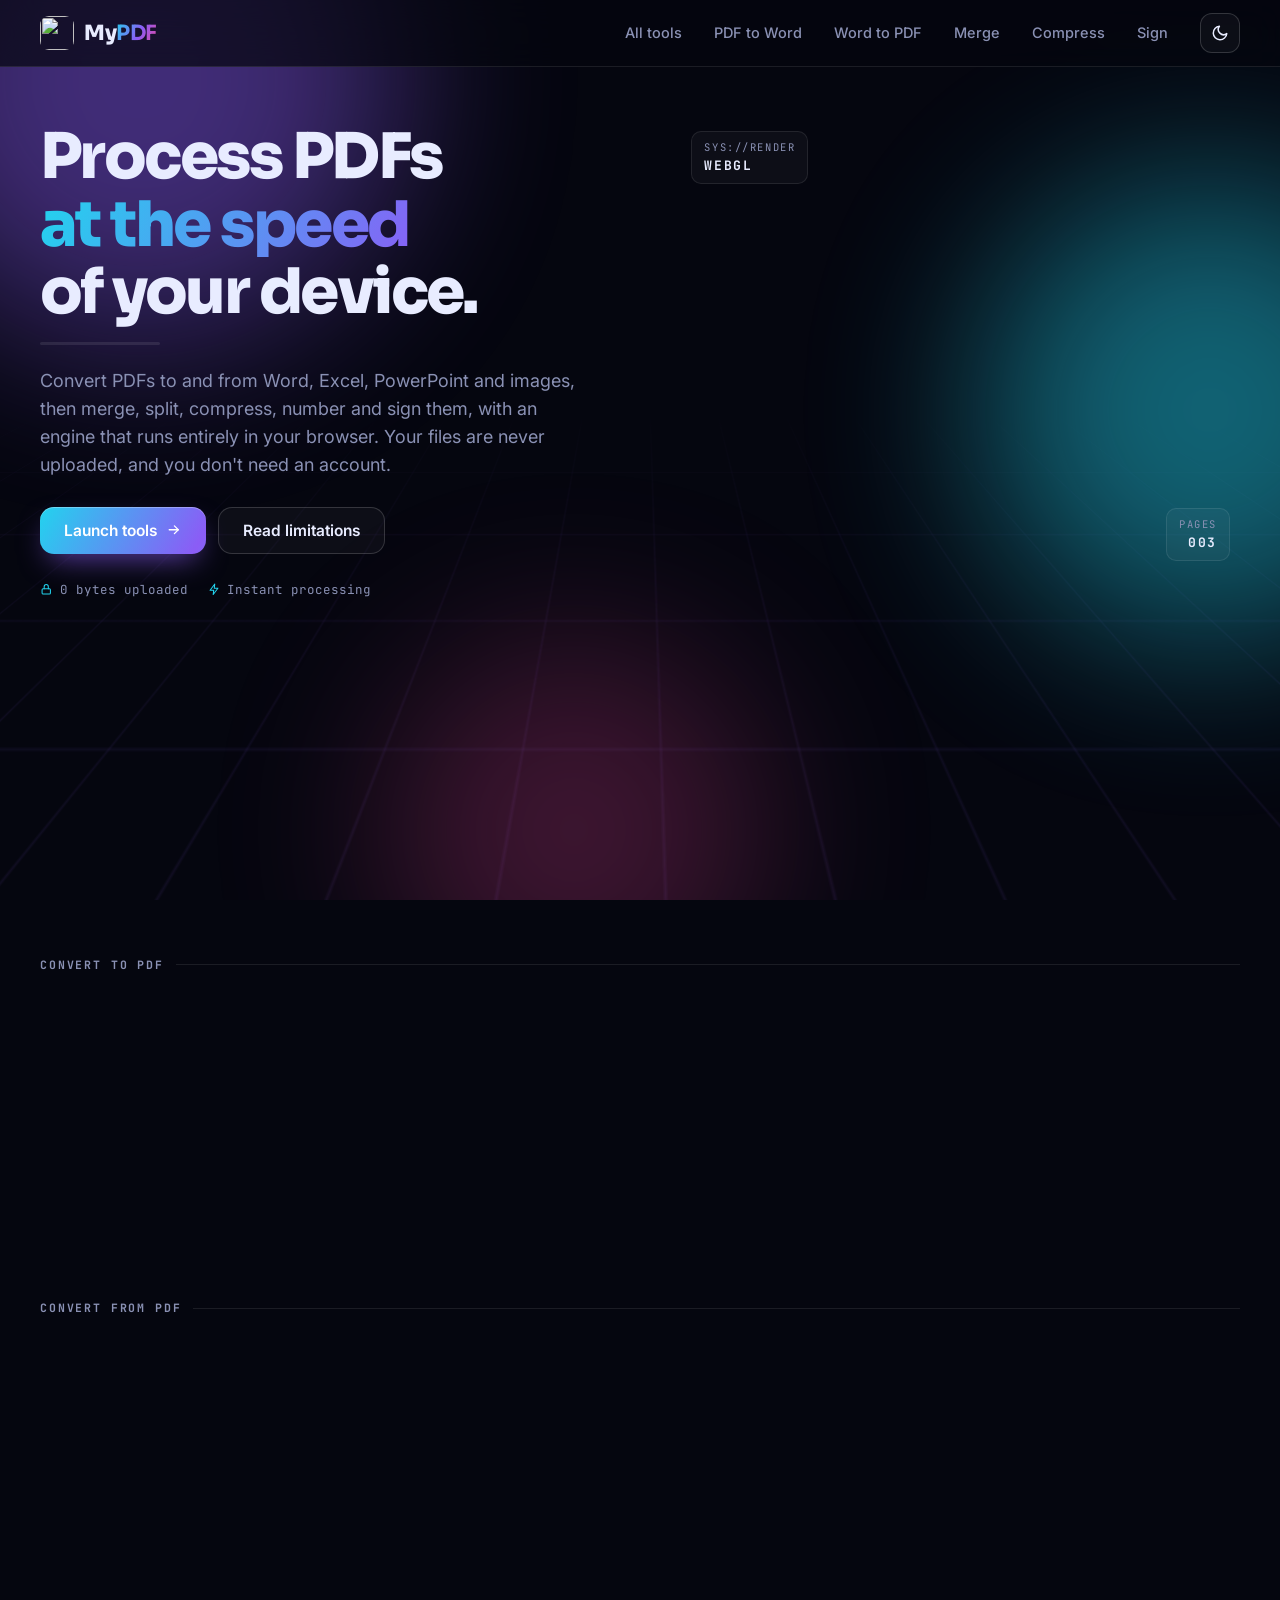
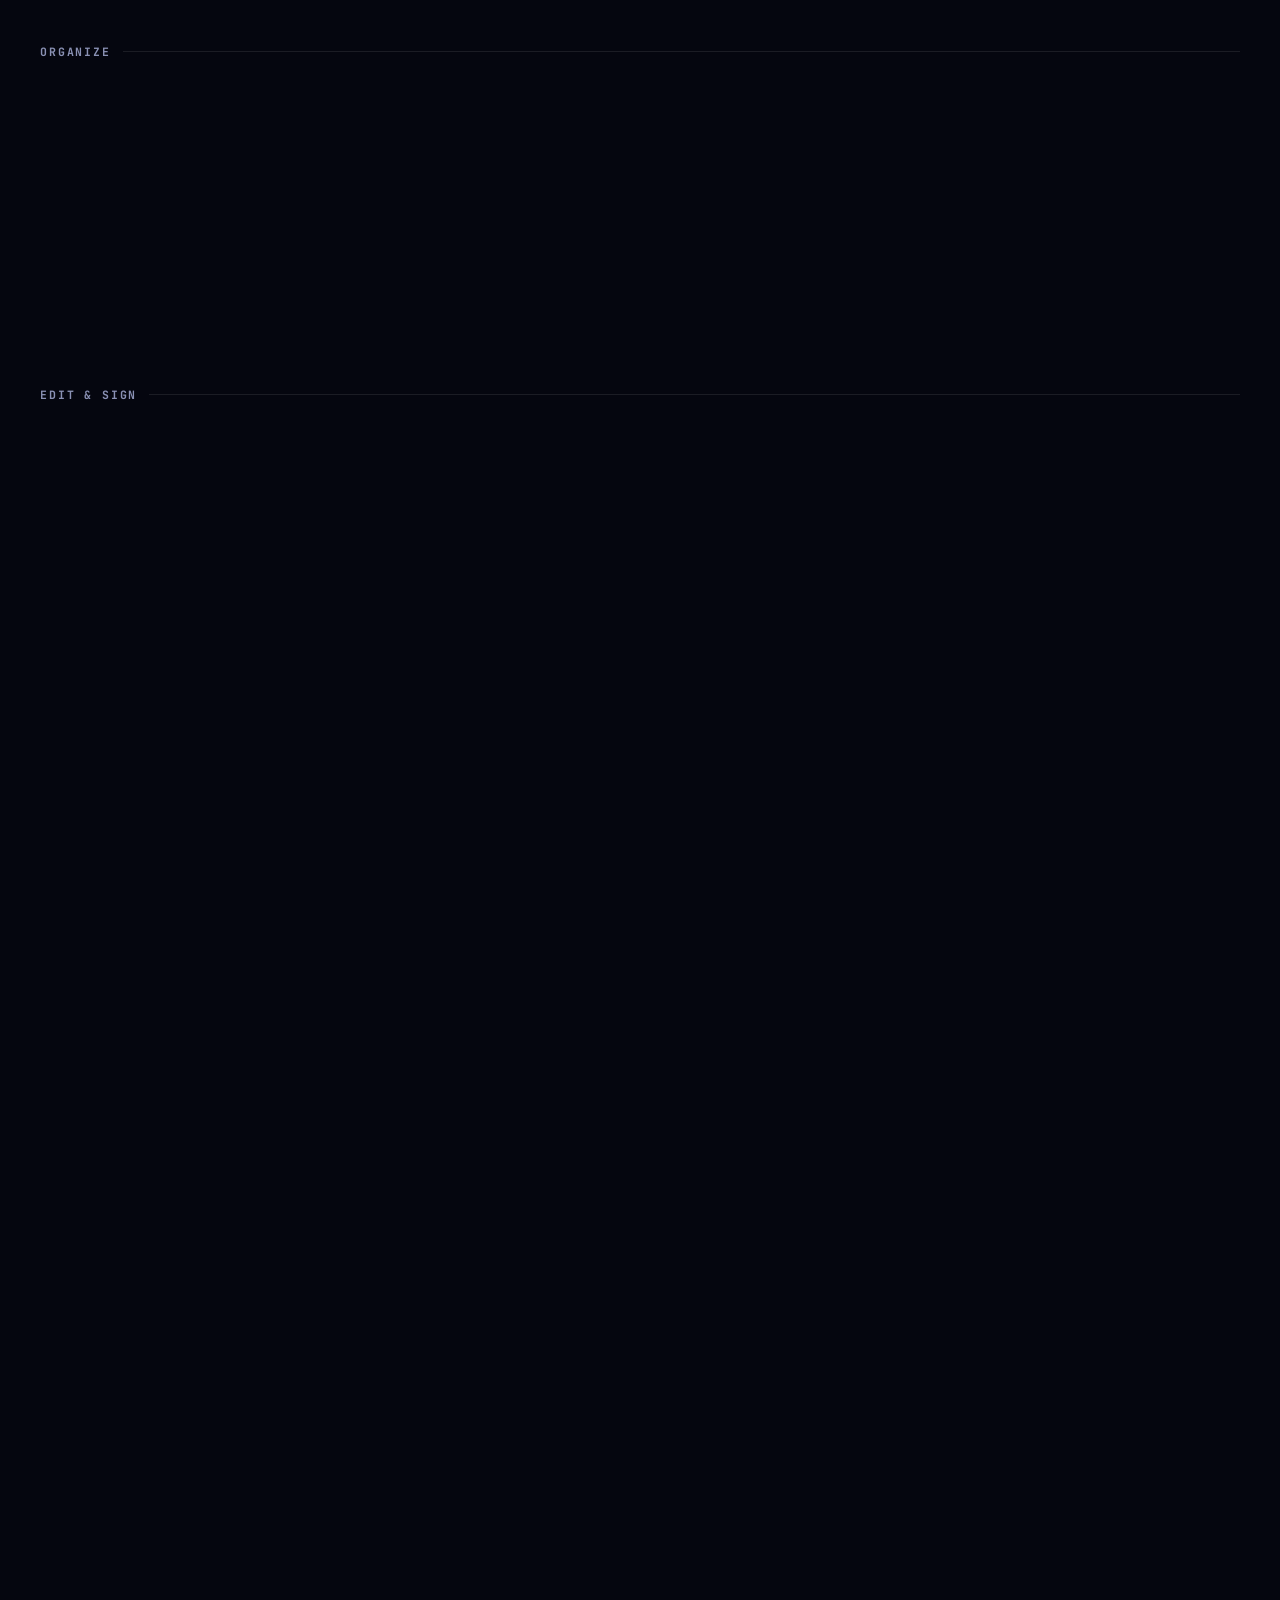
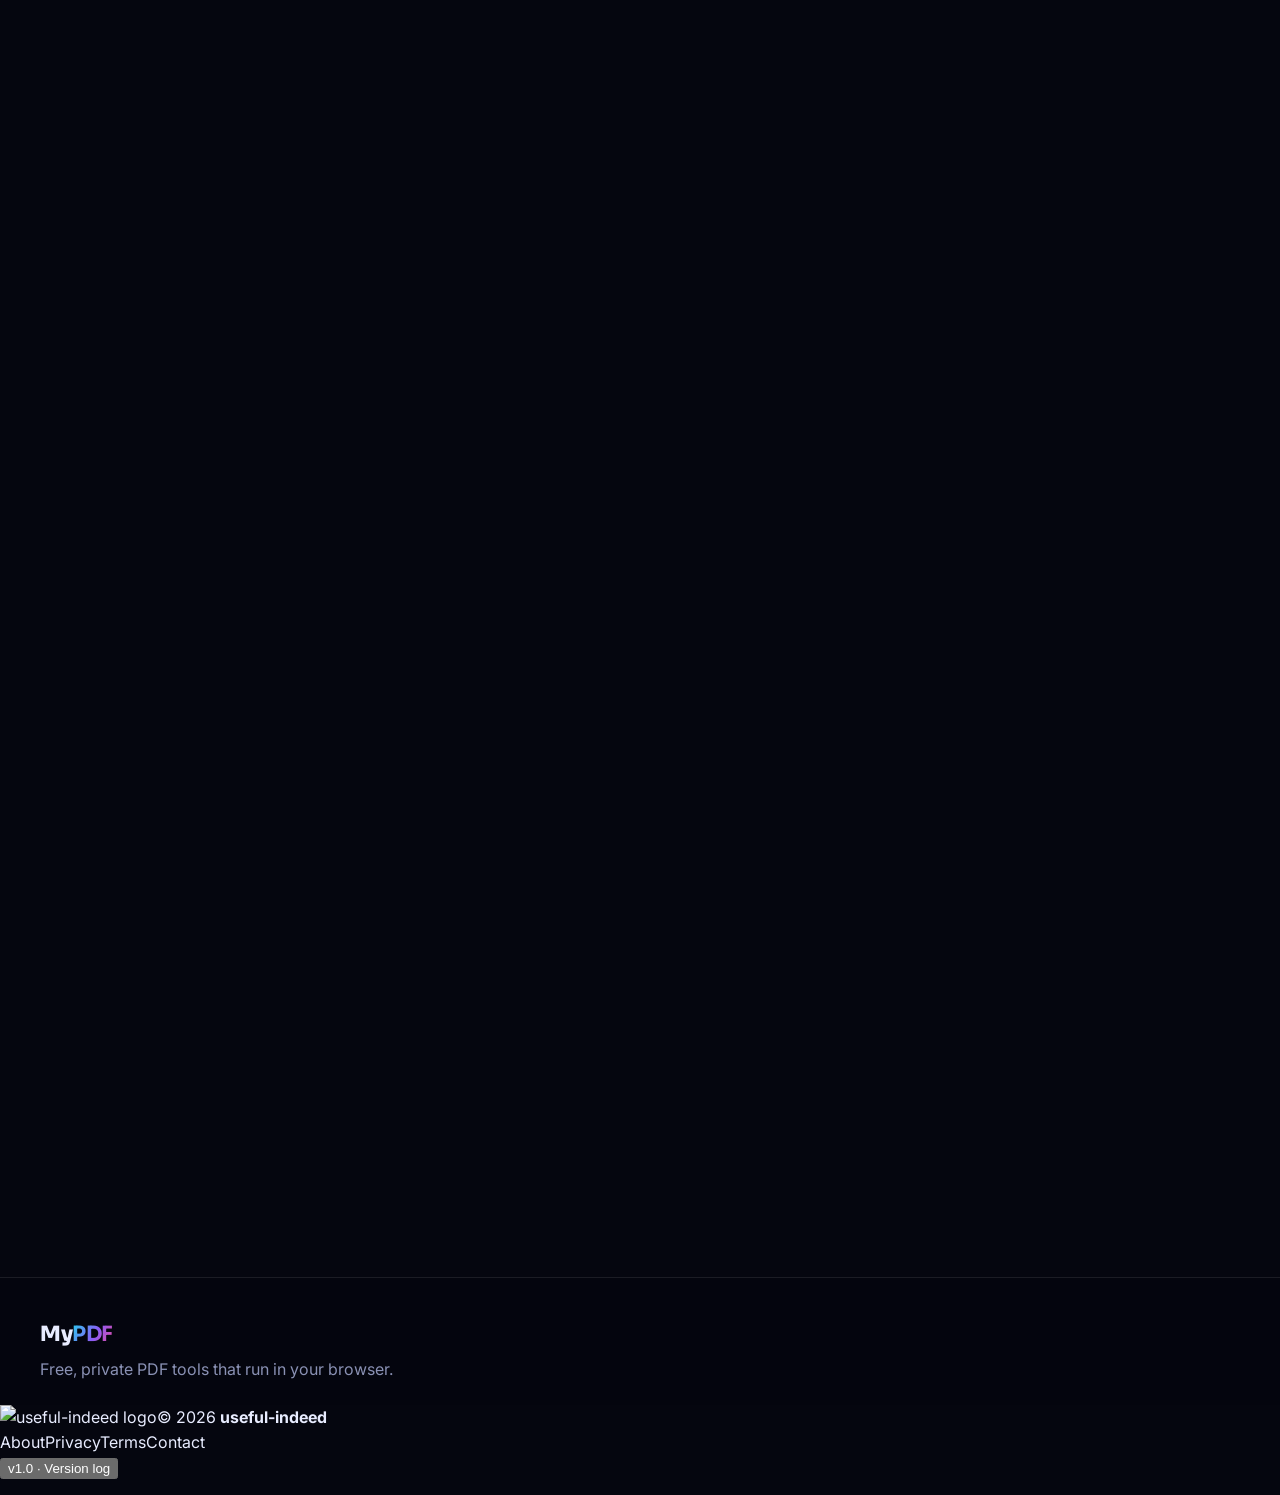
==== index.html @ f9be01cd "Update mypdf.useful-indeed.com" ====
<!DOCTYPE html>
<html lang="en" data-theme="dark">
<head>
  <meta charset="UTF-8">
  <meta name="viewport" content="width=device-width, initial-scale=1.0, viewport-fit=cover">
  <title>MyPDF – Free PDF Tools: PDF to Word, Word to PDF, Excel, PowerPoint, Merge, Compress & Sign</title>
  <meta name="description" content="Free, private PDF tools that run in your browser: PDF to Word, Word, Excel and PowerPoint to PDF, JPG to PDF, merge, split, compress, organize, page numbers, watermark and sign. Your files never leave your device.">
  <meta name="theme-color" content="#05060f">
  <script>
    (function(){var t=null;try{t=localStorage.getItem('mypdf-theme')}catch(e){}
    if(t!=='light')t='dark';
    document.documentElement.dataset.theme=t;})();
  </script>
  <link rel="preconnect" href="https://fonts.googleapis.com">
  <link rel="preconnect" href="https://fonts.gstatic.com" crossorigin>
  <link href="https://fonts.googleapis.com/css2?family=Sora:wght@400;600;700;800&family=Inter:wght@400;500;600&family=JetBrains+Mono:wght@500;700&family=Dancing+Script:wght@600&family=Great+Vibes&family=Caveat:wght@600&display=swap" rel="stylesheet">
  <link rel="stylesheet" href="style.css">
<link rel="stylesheet" href="useful-indeed/footer.css">
<script src="version-log.js"></script>
<link rel="canonical" href="https://mypdf.useful-indeed.com/">
<link rel="icon" type="image/svg+xml" href="logo.svg">
<link rel="apple-touch-icon" href="logo.svg">
<style id="useful-indeed-mobile">.logo-mark .ui-applogo{width:34px;height:34px;border-radius:9px;display:block}/* mobile fixes */html,body{overflow-x:clip}</style>
</head>
<body>
  <svg width="0" height="0" style="position:absolute" aria-hidden="true">
    <defs>
      <linearGradient id="grad" x1="0" y1="0" x2="1" y2="1"><stop offset="0" stop-color="#22d3ee"/><stop offset=".55" stop-color="#8b5cf6"/><stop offset="1" stop-color="#f472b6"/></linearGradient>
      <symbol id="i-img" viewBox="0 0 24 24"><rect x="3" y="3" width="18" height="18" rx="3"/><circle cx="9" cy="9" r="2"/><path d="M21 15l-5-5L5 21"/></symbol>
      <symbol id="i-pic" viewBox="0 0 24 24"><path d="M14 3H7a2 2 0 0 0-2 2v14a2 2 0 0 0 2 2h10a2 2 0 0 0 2-2V8z"/><path d="M14 3v5h5"/><path d="M8 17l3-3 2 2 3-3"/></symbol>
      <symbol id="i-merge" viewBox="0 0 24 24"><path d="M6 3v5c0 4 6 4 6 8v5"/><path d="M18 3v5c0 4-6 4-6 8"/><path d="M9 18l3 3 3-3"/></symbol>
      <symbol id="i-split" viewBox="0 0 24 24"><path d="M12 3v5c0 4-6 4-6 8v5"/><path d="M12 8c0 4 6 4 6 8v5"/><path d="M9 6l3-3 3 3"/></symbol>
      <symbol id="i-sign" viewBox="0 0 24 24"><path d="M12 20h9"/><path d="M16.5 3.5a2.12 2.12 0 0 1 3 3L7 19l-4 1 1-4z"/></symbol>
      <symbol id="i-up" viewBox="0 0 24 24"><path d="M12 16V4"/><path d="M7 9l5-5 5 5"/><path d="M4 20h16"/></symbol>
      <symbol id="i-arrow" viewBox="0 0 24 24"><path d="M5 12h14"/><path d="M13 6l6 6-6 6"/></symbol>
      <symbol id="i-sun" viewBox="0 0 24 24"><circle cx="12" cy="12" r="4"/><path d="M12 2v2M12 20v2M4.9 4.9l1.4 1.4M17.7 17.7l1.4 1.4M2 12h2M20 12h2M4.9 19.1l1.4-1.4M17.7 6.3l1.4-1.4"/></symbol>
      <symbol id="i-moon" viewBox="0 0 24 24"><path d="M21 12.8A9 9 0 1 1 11.2 3a7 7 0 0 0 9.8 9.8z"/></symbol>
      <symbol id="i-lock" viewBox="0 0 24 24"><rect x="4" y="11" width="16" height="10" rx="2"/><path d="M8 11V7a4 4 0 0 1 8 0v4"/></symbol>
      <symbol id="i-bolt" viewBox="0 0 24 24"><path d="M13 2L4 14h7l-1 8 9-12h-7z"/></symbol>
      <symbol id="i-chip" viewBox="0 0 24 24"><rect x="6" y="6" width="12" height="12" rx="2"/><path d="M9 2v4M15 2v4M9 18v4M15 18v4M2 9h4M2 15h4M18 9h4M18 15h4"/></symbol>
      <symbol id="i-phone" viewBox="0 0 24 24"><rect x="6" y="2" width="12" height="20" rx="3"/><path d="M11 18h2"/></symbol>
      <symbol id="i-warn" viewBox="0 0 24 24"><path d="M10.3 3.9L1.8 18a2 2 0 0 0 1.7 3h17a2 2 0 0 0 1.7-3L13.7 3.9a2 2 0 0 0-3.4 0z"/><path d="M12 9v4M12 17h.01"/></symbol>
      <symbol id="i-word" viewBox="0 0 24 24"><path d="M14 3H7a2 2 0 0 0-2 2v14a2 2 0 0 0 2 2h10a2 2 0 0 0 2-2V8z"/><path d="M14 3v5h5"/><path d="M8 12l1.5 5 2.5-4 2.5 4 1.5-5"/></symbol>
      <symbol id="i-xls" viewBox="0 0 24 24"><rect x="3" y="4" width="18" height="16" rx="2"/><path d="M3 9h18M3 14.5h18M9 4v16M15 4v16"/></symbol>
      <symbol id="i-ppt" viewBox="0 0 24 24"><rect x="3" y="4" width="18" height="12" rx="2"/><path d="M12 16v4M8 20h8"/><path d="M9 8h4a2 2 0 0 1 0 4H9V8z"/></symbol>
      <symbol id="i-txt" viewBox="0 0 24 24"><path d="M14 3H7a2 2 0 0 0-2 2v14a2 2 0 0 0 2 2h10a2 2 0 0 0 2-2V8z"/><path d="M14 3v5h5"/><path d="M8 12h8M8 15.5h8M8 19h5"/></symbol>
      <symbol id="i-pages" viewBox="0 0 24 24"><rect x="3" y="3" width="7" height="9" rx="1.5"/><rect x="14" y="3" width="7" height="9" rx="1.5"/><rect x="3" y="14" width="7" height="7" rx="1.5"/><path d="M14 17.5h7M17.5 14v7"/></symbol>
      <symbol id="i-compress" viewBox="0 0 24 24"><path d="M4 14h6v6"/><path d="M20 10h-6V4"/><path d="M14 10l7-7"/><path d="M3 21l7-7"/></symbol>
      <symbol id="i-stamp" viewBox="0 0 24 24"><path d="M14 3H7a2 2 0 0 0-2 2v14a2 2 0 0 0 2 2h10a2 2 0 0 0 2-2V8z"/><path d="M14 3v5h5"/><path d="M8.5 15.5l7-5"/><path d="M11 19h2"/></symbol>
      <symbol id="i-rot" viewBox="0 0 24 24"><path d="M21 12a9 9 0 1 1-3-6.7"/><path d="M21 3v6h-6"/></symbol>
      <symbol id="i-info" viewBox="0 0 24 24"><circle cx="12" cy="12" r="10"/><path d="M12 16v-4M12 8h.01"/></symbol>
    </defs>
  </svg>

  <div class="bg-fx" aria-hidden="true"><div class="bg-grid"></div><div class="orb o1"></div><div class="orb o2"></div><div class="orb o3"></div></div>

  <header class="topbar">
    <div class="container topbar-inner">
      <a href="#home" class="logo" aria-label="MyPDF home">
        <span class="logo-mark"><img class="ui-applogo" src="logo.svg" alt="" width="34" height="34"></span>
        <span class="logo-text">My<b>PDF</b></span>
      </a>
      <nav class="nav">
        <a href="#tools-grid" data-scroll>All tools</a>
        <a href="#pdf-to-word">PDF to Word</a>
        <a href="#word-to-pdf">Word to PDF</a>
        <a href="#merge">Merge</a>
        <a href="#compress">Compress</a>
        <a href="#sign">Sign</a>
      </nav>
      <button class="theme-toggle" id="theme-toggle" aria-label="Switch light/dark theme" title="Switch theme">
        <svg class="ic tt-sun"><use href="#i-sun"/></svg><svg class="ic tt-moon"><use href="#i-moon"/></svg>
      </button>
      <button class="menu-btn" aria-label="Open menu"><span></span><span></span><span></span></button>
    </div>
  </header>

  <main class="container layout">
    <div class="content">

      <!-- HOME -->
      <section id="home" class="view">
        <div class="hero">
          <div class="hero-copy">
            <h1 class="hero-title" id="hero-title">
              <span class="line"><span>Process PDFs</span></span>
              <span class="line"><span class="grad-text">at the speed</span></span>
              <span class="line"><span>of your device.</span></span>
            </h1>
            <div class="headline-progress" aria-hidden="true"><span id="headline-bar"></span></div>
            <p class="hero-sub">Convert PDFs to and from Word, Excel, PowerPoint and images, then merge, split, compress, number and sign them, with an engine that runs entirely in your browser. Your files are never uploaded, and you don't need an account.</p>
            <div class="cta">
              <a class="btn btn-primary" href="#tools-grid" data-scroll>Launch tools <svg class="ic"><use href="#i-arrow"/></svg></a>
              <a class="btn btn-glass" href="#limits" data-scroll>Read limitations</a>
            </div>
            <div class="hero-meta">
              <span><svg class="ic"><use href="#i-lock"/></svg> 0 bytes uploaded</span>
              <span><svg class="ic"><use href="#i-bolt"/></svg> Instant processing</span>
            </div>
          </div>
          <div class="hero-3d" id="hero-3d" aria-hidden="true">
            <canvas id="hero-canvas"></canvas>
            <div class="hud hud-tl">SYS://RENDER<br><b>WEBGL</b></div>
            <div class="hud hud-br">PAGES<br><b id="hud-pages">003</b></div>
            <div class="hero-fallback"></div>
          </div>
        </div>

        <!-- Stats -->
        <div class="stats-grid" id="stats">
          <div class="stat glass reveal"><span class="stat-label">TOOLS ONLINE</span><b class="stat-num" id="tool-count" data-count="5">0</b><span class="stat-foot">Convert · Organize · Edit · Sign</span></div>
          <div class="stat glass reveal"><span class="stat-label">BYTES UPLOADED</span><b class="stat-num" data-count="0">0</b><span class="stat-foot">Everything stays on your device</span></div>
          <div class="stat glass reveal"><span class="stat-label">IMAGE FORMATS IN</span><b class="stat-num" data-count="5" data-suffix="+">0</b><span class="stat-foot">JPG · PNG · WEBP · GIF · BMP</span></div>
          <div class="stat glass reveal"><span class="stat-label">MAX EXPORT</span><b class="stat-num" data-count="216" data-suffix=" dpi">0</b><span class="stat-foot">PDF to image quality</span></div>
        </div>

        <div class="section-head reveal"><span class="tag">[ 01 ]</span><h2>Choose a module</h2></div>
        <div class="tool-grid" id="tools-grid">
          <div class="tool-group">Convert to PDF</div>
          <a class="tool-card tilt reveal" href="#jpg-to-pdf" style="--c1:#22d3ee;--c2:#3b82f6">
            <div class="tc-glow"></div>
            <div class="tc-top"><span class="tc-id">MOD_01</span><span class="tc-go"><svg class="ic"><use href="#i-arrow"/></svg></span></div>
            <div class="tool-icon"><svg class="ic"><use href="#i-img"/></svg></div>
            <h3>JPG to PDF</h3><p>Combine images into one PDF, with control over page size, orientation and margins.</p>
          </a>
          <a class="tool-card tilt reveal" href="#word-to-pdf" style="--c1:#3b82f6;--c2:#6366f1">
            <div class="tc-glow"></div>
            <div class="tc-top"><span class="tc-id">MOD_06</span><span class="tc-go"><svg class="ic"><use href="#i-arrow"/></svg></span></div>
            <div class="tool-icon"><svg class="ic"><use href="#i-word"/></svg></div>
            <h3>Word to PDF</h3><p>Turn a .docx document into a PDF, with its text, tables and pictures.</p>
          </a>
          <a class="tool-card tilt reveal" href="#excel-to-pdf" style="--c1:#22c55e;--c2:#14b8a6">
            <div class="tc-glow"></div>
            <div class="tc-top"><span class="tc-id">MOD_07</span><span class="tc-go"><svg class="ic"><use href="#i-arrow"/></svg></span></div>
            <div class="tool-icon"><svg class="ic"><use href="#i-xls"/></svg></div>
            <h3>Excel to PDF</h3><p>Turn spreadsheets (.xlsx, .xls, .csv) into neat, printable PDF tables.</p>
          </a>
          <a class="tool-card tilt reveal" href="#ppt-to-pdf" style="--c1:#f97316;--c2:#ef4444">
            <div class="tc-glow"></div>
            <div class="tc-top"><span class="tc-id">MOD_08</span><span class="tc-go"><svg class="ic"><use href="#i-arrow"/></svg></span></div>
            <div class="tool-icon"><svg class="ic"><use href="#i-ppt"/></svg></div>
            <h3>PowerPoint to PDF</h3><p>Turn a .pptx presentation into a PDF, one slide per page.</p>
          </a>
          <div class="tool-group">Convert from PDF</div>
          <a class="tool-card tilt reveal" href="#pdf-to-jpg" style="--c1:#34d399;--c2:#22d3ee">
            <div class="tc-glow"></div>
            <div class="tc-top"><span class="tc-id">MOD_02</span><span class="tc-go"><svg class="ic"><use href="#i-arrow"/></svg></span></div>
            <div class="tool-icon"><svg class="ic"><use href="#i-pic"/></svg></div>
            <h3>PDF to JPG</h3><p>Render every page as a high-resolution JPG or PNG image.</p>
          </a>
          <a class="tool-card tilt reveal" href="#pdf-to-word" style="--c1:#6366f1;--c2:#3b82f6">
            <div class="tc-glow"></div>
            <div class="tc-top"><span class="tc-id">MOD_09</span><span class="tc-go"><svg class="ic"><use href="#i-arrow"/></svg></span></div>
            <div class="tool-icon"><svg class="ic"><use href="#i-word"/></svg></div>
            <h3>PDF to Word</h3><p>Turn a PDF into an editable .docx file, or a Word file that looks exactly like it.</p>
          </a>
          <a class="tool-card tilt reveal" href="#pdf-to-text" style="--c1:#a3e635;--c2:#22c55e">
            <div class="tc-glow"></div>
            <div class="tc-top"><span class="tc-id">MOD_10</span><span class="tc-go"><svg class="ic"><use href="#i-arrow"/></svg></span></div>
            <div class="tool-icon"><svg class="ic"><use href="#i-txt"/></svg></div>
            <h3>PDF to text</h3><p>Pull all the text out of a PDF into a plain .txt file you can copy anywhere.</p>
          </a>
          <div class="tool-group">Organize</div>
          <a class="tool-card tilt reveal" href="#merge" style="--c1:#8b5cf6;--c2:#ec4899">
            <div class="tc-glow"></div>
            <div class="tc-top"><span class="tc-id">MOD_03</span><span class="tc-go"><svg class="ic"><use href="#i-arrow"/></svg></span></div>
            <div class="tool-icon"><svg class="ic"><use href="#i-merge"/></svg></div>
            <h3>Merge PDF</h3><p>Combine multiple PDFs into one file, in any order you like.</p>
          </a>
          <a class="tool-card tilt reveal" href="#split" style="--c1:#f59e0b;--c2:#ef4444">
            <div class="tc-glow"></div>
            <div class="tc-top"><span class="tc-id">MOD_04</span><span class="tc-go"><svg class="ic"><use href="#i-arrow"/></svg></span></div>
            <div class="tool-icon"><svg class="ic"><use href="#i-split"/></svg></div>
            <h3>Split PDF</h3><p>Split into single pages or custom ranges, or extract just the pages you need.</p>
          </a>
          <a class="tool-card tilt reveal" href="#organize" style="--c1:#06b6d4;--c2:#8b5cf6">
            <div class="tc-glow"></div>
            <div class="tc-top"><span class="tc-id">MOD_11</span><span class="tc-go"><svg class="ic"><use href="#i-arrow"/></svg></span></div>
            <div class="tool-icon"><svg class="ic"><use href="#i-pages"/></svg></div>
            <h3>Organize pages</h3><p>Rotate, delete and reorder the pages of a PDF.</p>
          </a>
          <a class="tool-card tilt reveal" href="#compress" style="--c1:#10b981;--c2:#06b6d4">
            <div class="tc-glow"></div>
            <div class="tc-top"><span class="tc-id">MOD_12</span><span class="tc-go"><svg class="ic"><use href="#i-arrow"/></svg></span></div>
            <div class="tool-icon"><svg class="ic"><use href="#i-compress"/></svg></div>
            <h3>Compress PDF</h3><p>Make scanned and photo-heavy PDFs smaller, with three strength levels.</p>
          </a>
          <div class="tool-group">Edit &amp; sign</div>
          <a class="tool-card tilt reveal" href="#number-watermark" style="--c1:#eab308;--c2:#f97316">
            <div class="tc-glow"></div>
            <div class="tc-top"><span class="tc-id">MOD_13</span><span class="tc-go"><svg class="ic"><use href="#i-arrow"/></svg></span></div>
            <div class="tool-icon"><svg class="ic"><use href="#i-stamp"/></svg></div>
            <h3>Page numbers &amp; watermark</h3><p>Add page numbers and a text watermark like CONFIDENTIAL to every page.</p>
          </a>
          <a class="tool-card tilt reveal" href="#sign" style="--c1:#ec4899;--c2:#8b5cf6">
            <div class="tc-glow"></div>
            <div class="tc-top"><span class="tc-id">MOD_05</span><span class="tc-go"><svg class="ic"><use href="#i-arrow"/></svg></span></div>
            <div class="tool-icon"><svg class="ic"><use href="#i-sign"/></svg></div>
            <h3>Sign PDF</h3><p>Draw, type or upload a signature, then drag it into place on any page.</p>
          </a>
        </div>

        <!-- Session stats -->
        <div class="section-head reveal"><span class="tag">[ 02 ]</span><h2>Your activity</h2><p>These numbers are counted on this device only and are never sent anywhere.</p></div>
        <div class="session glass reveal">
          <div><span class="stat-label">FILES PROCESSED</span><b class="ses-num" id="ses-files">0</b></div>
          <div><span class="stat-label">PAGES HANDLED</span><b class="ses-num" id="ses-pages">0</b></div>
          <div><span class="stat-label">DATA PROCESSED</span><b class="ses-num" id="ses-bytes">0 KB</b></div>
          <div><span class="stat-label">UPLOADED TO SERVERS</span><b class="ses-num ok">0 KB</b></div>
          <button class="btn btn-glass btn-sm" id="ses-reset">Reset</button>
        </div>

        <div class="section-head reveal"><span class="tag">[ 03 ]</span><h2>Built different</h2></div>
        <div class="features">
          <div class="feature glass reveal"><svg class="ic"><use href="#i-lock"/></svg><h4>Zero-upload privacy</h4><p>Files are processed in your browser's memory and never sent to a server.</p></div>
          <div class="feature glass reveal"><svg class="ic"><use href="#i-bolt"/></svg><h4>No queues</h4><p>Nothing to upload or download first. Processing starts the moment you drop a file.</p></div>
          <div class="feature glass reveal"><svg class="ic"><use href="#i-chip"/></svg><h4>Runs on your hardware</h4><p>Your device's CPU does the work. Faster devices finish sooner.</p></div>
          <div class="feature glass reveal"><svg class="ic"><use href="#i-phone"/></svg><h4>Any screen</h4><p>Works on phone, tablet and desktop, in any modern browser.</p></div>
        </div>

        <!-- Limitations -->
        <div class="section-head reveal" id="limits"><span class="tag warn">[ 04 ]</span><h2>Known limitations</h2><p>Please check these before relying on MyPDF for important documents.</p></div>
        <div class="limits glass reveal">
          <div class="limit"><svg class="ic"><use href="#i-warn"/></svg><div><h4>File size depends on your device</h4><p>Large files are processed in your device's memory. On phones, keep files under about <b>100 MB</b> or <b>300 pages</b>. Bigger files may be slow or may crash the browser tab.</p></div></div>
          <div class="limit"><svg class="ic"><use href="#i-warn"/></svg><div><h4>No password-protected PDFs</h4><p>Encrypted or password-protected PDFs aren't supported. Remove the password first, using an app that has it.</p></div></div>
          <div class="limit"><svg class="ic"><use href="#i-warn"/></svg><div><h4>Signatures are visual, not certified</h4><p>Sign PDF places an image of your signature. It is <b>not</b> a certified digital signature (PKI / eIDAS), and some legal or government documents require one.</p></div></div>
          <div class="limit"><svg class="ic"><use href="#i-warn"/></svg><div><h4>Bookmarks and forms may be lost</h4><p>Merge, Split and Organize keep the page content, but bookmarks (the outline) are dropped and fillable form fields may stop working.</p></div></div>
          <div class="limit"><svg class="ic"><use href="#i-warn"/></svg><div><h4>Image format support varies by browser</h4><p>iPhone HEIC photos only work in Safari. In other browsers, convert them to JPG first. Animated GIFs use only the first frame.</p></div></div>
          <div class="limit"><svg class="ic"><use href="#i-warn"/></svg><div><h4>No OCR or text editing</h4><p>MyPDF can't recognise text in scans or edit the existing text inside a PDF. Compress works by turning pages into pictures, so text in a compressed PDF can't be selected.</p></div></div>
          <div class="limit"><svg class="ic"><use href="#i-warn"/></svg><div><h4>Office conversions are simplified</h4><p>Word, Excel and PowerPoint files are converted in your browser, not by Microsoft Office. Text, tables and pictures come through, but complex layouts, fonts, charts and effects may look different. Always check the result.</p></div></div>
          <div class="limit"><svg class="ic"><use href="#i-warn"/></svg><div><h4>Rendering differences</h4><p>PDF to JPG uses a browser renderer. PDFs with unusual fonts or complex graphics may look slightly different from Adobe Acrobat.</p></div></div>
          <div class="limit"><svg class="ic"><use href="#i-warn"/></svg><div><h4>Modern browser required</h4><p>Use a recent version of Chrome, Edge, Firefox or Safari. Internet Explorer isn't supported.</p></div></div>
        </div>
      </section>

      <!-- PDF TO WORD -->
      <section id="pdf-to-word" class="view" hidden style="--c1:#6366f1;--c2:#3b82f6">
        <div class="tool-head"><span class="crumb">MOD_09 // CONVERT</span><h1>PDF to <span class="grad-text">Word</span></h1><p>Turn a PDF into a Word document (.docx).</p></div>
        <label class="dropzone" id="p2w-drop">
          <input type="file" id="p2w-input" accept="application/pdf" hidden>
          <div class="dz-ring"><svg class="ic"><use href="#i-up"/></svg></div>
          <div class="dz-title">Select PDF file</div>
          <div class="dz-sub">or drop a PDF here</div>
        </label>
        <div class="options glass" id="p2w-options" hidden>
          <span class="file-pill" id="p2w-name"></span>
          <label>Mode
            <select id="p2w-mode"><option value="text">Editable text</option><option value="image">Exact look (pages as pictures)</option></select>
          </label>
          <button class="btn btn-primary" id="p2w-go">Convert to Word</button>
        </div>
        <p class="tool-note" id="p2w-note"><b>Editable text</b> gives you text you can change, with headings and paragraphs, but a simpler layout. <b>Exact look</b> keeps every page exactly as it looks, but the text can't be edited.</p>
        <details class="tool-limits glass"><summary><svg class="ic"><use href="#i-info"/></svg> Limitations for this tool</summary>
          <ul><li>Editable mode keeps the text, headings and paragraphs, but not columns, tables, pictures or exact positions.</li><li>Scanned PDFs have no real text inside. For those, MyPDF switches to Exact look automatically (it can't read text from images).</li><li>Password-protected PDFs aren't supported.</li><li>Fonts in the Word file may differ from the PDF.</li></ul>
        </details>
      </section>

      <!-- WORD TO PDF -->
      <section id="word-to-pdf" class="view" hidden style="--c1:#3b82f6;--c2:#6366f1">
        <div class="tool-head"><span class="crumb">MOD_06 // CONVERT</span><h1><span class="grad-text">Word</span> to PDF</h1><p>Turn a Word document (.docx) into a PDF.</p></div>
        <label class="dropzone" id="w2p-drop">
          <input type="file" id="w2p-input" accept=".docx,application/vnd.openxmlformats-officedocument.wordprocessingml.document" hidden>
          <div class="dz-ring"><svg class="ic"><use href="#i-up"/></svg></div>
          <div class="dz-title">Select Word file</div>
          <div class="dz-sub">or drop a .docx file here</div>
        </label>
        <div class="options glass" id="w2p-options" hidden>
          <span class="file-pill" id="w2p-name"></span>
          <button class="btn btn-primary" id="w2p-go">Download PDF</button>
          <button class="btn btn-glass" id="w2p-print">Print / Save as PDF</button>
        </div>
        <p class="tool-note"><b>Download PDF</b> works on every device. <b>Print / Save as PDF</b> uses your browser's print window and keeps the text selectable. Choose "Save as PDF" as the printer.</p>
        <div class="preview-box glass" id="w2p-preview-wrap" hidden><div class="preview-label">Preview</div><div class="office-preview" id="w2p-preview"></div></div>
        <details class="tool-limits glass"><summary><svg class="ic"><use href="#i-info"/></svg> Limitations for this tool</summary>
          <ul><li>Only .docx files are supported. For old .doc files, open them in Word or Google Docs and save as .docx first.</li><li>Fonts that aren't on your device are replaced with similar ones, so line breaks can shift.</li><li>Download PDF saves each page as a sharp picture, so text in it can't be selected or searched. Use Print / Save as PDF for selectable text.</li><li>Comments, tracked changes, text boxes and some charts or shapes may be left out or look different.</li></ul>
        </details>
      </section>

      <!-- EXCEL TO PDF -->
      <section id="excel-to-pdf" class="view" hidden style="--c1:#22c55e;--c2:#14b8a6">
        <div class="tool-head"><span class="crumb">MOD_07 // CONVERT</span><h1><span class="grad-text">Excel</span> to PDF</h1><p>Turn a spreadsheet into PDF tables, one sheet after another.</p></div>
        <label class="dropzone" id="x2p-drop">
          <input type="file" id="x2p-input" accept=".xlsx,.xls,.xlsm,.csv,.ods" hidden>
          <div class="dz-ring"><svg class="ic"><use href="#i-up"/></svg></div>
          <div class="dz-title">Select spreadsheet</div>
          <div class="dz-sub">or drop an .xlsx, .xls, .csv or .ods file here</div>
        </label>
        <div class="options glass" id="x2p-options" hidden>
          <span class="file-pill" id="x2p-name"></span>
          <label>Sheets
            <select id="x2p-sheet"></select>
          </label>
          <label>Orientation
            <select id="x2p-orient"><option value="auto">Auto</option><option value="portrait">Portrait</option><option value="landscape">Landscape</option></select>
          </label>
          <label>Paper
            <select id="x2p-paper"><option value="a4">A4</option><option value="letter">US Letter</option></select>
          </label>
          <label class="inline"><input type="checkbox" id="x2p-grid" checked> Gridlines</label>
          <button class="btn btn-primary" id="x2p-go">Download PDF</button>
          <button class="btn btn-glass" id="x2p-print">Print / Save as PDF</button>
        </div>
        <div class="preview-box glass" id="x2p-preview-wrap" hidden><div class="preview-label">Preview</div><div class="office-preview sheet-preview" id="x2p-preview"></div></div>
        <details class="tool-limits glass"><summary><svg class="ic"><use href="#i-info"/></svg> Limitations for this tool</summary>
          <ul><li>Cell values and formulas' results are kept, but colours, fonts, merged-cell styling, charts and images are not.</li><li>Very wide sheets are shrunk to fit the page width, so the text can get small. Try Landscape.</li><li>Download PDF saves pages as pictures. Use Print / Save as PDF if you need selectable text.</li><li>Password-protected workbooks can't be opened.</li></ul>
        </details>
      </section>

      <!-- PPT TO PDF -->
      <section id="ppt-to-pdf" class="view" hidden style="--c1:#f97316;--c2:#ef4444">
        <div class="tool-head"><span class="crumb">MOD_08 // CONVERT</span><h1><span class="grad-text">PowerPoint</span> to PDF</h1><p>Turn a presentation (.pptx) into a PDF, one slide per page.</p></div>
        <label class="dropzone" id="pp2p-drop">
          <input type="file" id="pp2p-input" accept=".pptx,application/vnd.openxmlformats-officedocument.presentationml.presentation" hidden>
          <div class="dz-ring"><svg class="ic"><use href="#i-up"/></svg></div>
          <div class="dz-title">Select presentation</div>
          <div class="dz-sub">or drop a .pptx file here</div>
        </label>
        <div class="options glass" id="pp2p-options" hidden>
          <span class="file-pill" id="pp2p-name"></span>
          <button class="btn btn-primary" id="pp2p-go">Convert to PDF</button>
        </div>
        <div class="result-bar" id="pp2p-result" hidden><span id="pp2p-count"></span><button class="btn btn-primary" id="pp2p-dl">Download PDF</button></div>
        <div class="file-grid slide-grid" id="pp2p-slides"></div>
        <details class="tool-limits glass"><summary><svg class="ic"><use href="#i-info"/></svg> Limitations for this tool</summary>
          <ul><li>Slides are rebuilt in your browser with their text, pictures, backgrounds and basic shapes. Animations, transitions, videos, charts, SmartArt and special effects are not included.</li><li>Fonts that aren't on your device are replaced, so text may wrap differently.</li><li>Only .pptx files are supported. Save old .ppt files as .pptx first.</li><li>Check the preview before you share the PDF. For a perfect copy, export from PowerPoint or Google Slides.</li></ul>
        </details>
      </section>

      <!-- PDF TO TEXT -->
      <section id="pdf-to-text" class="view" hidden style="--c1:#a3e635;--c2:#22c55e">
        <div class="tool-head"><span class="crumb">MOD_10 // CONVERT</span><h1>PDF to <span class="grad-text">text</span></h1><p>Pull all the text out of a PDF.</p></div>
        <label class="dropzone" id="p2t-drop">
          <input type="file" id="p2t-input" accept="application/pdf" hidden>
          <div class="dz-ring"><svg class="ic"><use href="#i-up"/></svg></div>
          <div class="dz-title">Select PDF file</div>
          <div class="dz-sub">or drop a PDF here</div>
        </label>
        <div class="options glass" id="p2t-options" hidden>
          <span class="file-pill" id="p2t-name"></span>
          <label class="inline"><input type="checkbox" id="p2t-marks" checked> Mark where each page starts</label>
          <button class="btn btn-primary" id="p2t-go">Extract text</button>
        </div>
        <div class="text-out glass" id="p2t-out" hidden>
          <div class="text-out-bar"><span id="p2t-stats"></span><span><button class="btn btn-glass btn-sm" id="p2t-copy">Copy</button> <button class="btn btn-primary btn-sm" id="p2t-dl">Download .txt</button></span></div>
          <textarea id="p2t-text" spellcheck="false" readonly></textarea>
        </div>
        <details class="tool-limits glass"><summary><svg class="ic"><use href="#i-info"/></svg> Limitations for this tool</summary>
          <ul><li>Scanned PDFs are pictures of text, so there is no text to extract (MyPDF doesn't do OCR).</li><li>Text in columns or tables may come out in a different order.</li><li>Password-protected PDFs aren't supported.</li></ul>
        </details>
      </section>

      <!-- ORGANIZE -->
      <section id="organize" class="view" hidden style="--c1:#06b6d4;--c2:#8b5cf6">
        <div class="tool-head"><span class="crumb">MOD_11 // ORGANIZE</span><h1><span class="grad-text">Organize</span> pages</h1><p>Rotate, delete and reorder pages. Drag the cards, or use the arrows on a phone.</p></div>
        <label class="dropzone" id="org-drop">
          <input type="file" id="org-input" accept="application/pdf" hidden>
          <div class="dz-ring"><svg class="ic"><use href="#i-up"/></svg></div>
          <div class="dz-title">Select PDF file</div>
          <div class="dz-sub">or drop a PDF here</div>
        </label>
        <div class="options glass" id="org-options" hidden>
          <span class="file-pill" id="org-name"></span>
          <button class="btn btn-glass" id="org-rotall">Rotate all ↻</button>
          <button class="btn btn-glass" id="org-reset">Undo all changes</button>
          <button class="btn btn-primary" id="org-go">Save PDF</button>
        </div>
        <div class="file-grid org-grid" id="org-pages"></div>
        <details class="tool-limits glass"><summary><svg class="ic"><use href="#i-info"/></svg> Limitations for this tool</summary>
          <ul><li>Very long PDFs take a while to show all page previews, especially on phones.</li><li>Bookmarks (the outline) and links between pages may not work after reordering.</li><li>Password-protected PDFs aren't supported.</li></ul>
        </details>
      </section>

      <!-- COMPRESS -->
      <section id="compress" class="view" hidden style="--c1:#10b981;--c2:#06b6d4">
        <div class="tool-head"><span class="crumb">MOD_12 // ORGANIZE</span><h1><span class="grad-text">Compress</span> PDF</h1><p>Make a PDF smaller, especially scans and photo-heavy files.</p></div>
        <label class="dropzone" id="cmp-drop">
          <input type="file" id="cmp-input" accept="application/pdf" hidden>
          <div class="dz-ring"><svg class="ic"><use href="#i-up"/></svg></div>
          <div class="dz-title">Select PDF file</div>
          <div class="dz-sub">or drop a PDF here</div>
        </label>
        <div class="options glass" id="cmp-options" hidden>
          <span class="file-pill" id="cmp-name"></span>
          <label>Strength
            <select id="cmp-level"><option value="strong">Strong (smallest file)</option><option value="balanced" selected>Balanced</option><option value="light">Light (best quality)</option></select>
          </label>
          <button class="btn btn-primary" id="cmp-go">Compress PDF</button>
        </div>
        <div class="result-bar" id="cmp-result" hidden><span id="cmp-sizes"></span><button class="btn btn-primary" id="cmp-dl">Download</button></div>
        <p class="tool-note">Compression turns each page into an optimised picture. That's what makes scans and photo PDFs much smaller.</p>
        <details class="tool-limits glass"><summary><svg class="ic"><use href="#i-info"/></svg> Limitations for this tool</summary>
          <ul><li>After compressing, text can no longer be selected, searched or copied, and links stop working.</li><li>PDFs that are mostly text may not get smaller, and can even get bigger. MyPDF tells you if that happens, so you can keep your original.</li><li>Password-protected PDFs aren't supported.</li></ul>
        </details>
      </section>

      <!-- PAGE NUMBERS & WATERMARK -->
      <section id="number-watermark" class="view" hidden style="--c1:#eab308;--c2:#f97316">
        <div class="tool-head"><span class="crumb">MOD_13 // EDIT</span><h1>Page numbers &amp; <span class="grad-text">watermark</span></h1><p>Stamp page numbers, a watermark, or both, on every page.</p></div>
        <label class="dropzone" id="nw-drop">
          <input type="file" id="nw-input" accept="application/pdf" hidden>
          <div class="dz-ring"><svg class="ic"><use href="#i-up"/></svg></div>
          <div class="dz-title">Select PDF file</div>
          <div class="dz-sub">or drop a PDF here</div>
        </label>
        <div class="nw-workspace" id="nw-workspace" hidden>
          <aside class="sign-panel glass">
            <span class="file-pill" id="nw-name"></span>
            <h3><span>01</span> Page numbers</h3>
            <label class="inline"><input type="checkbox" id="nw-num" checked> Add page numbers</label>
            <div class="nw-fields" id="nw-num-fields">
              <label>Position<select id="nw-pos"><option value="bc">Bottom centre</option><option value="br">Bottom right</option><option value="bl">Bottom left</option><option value="tc">Top centre</option><option value="tr">Top right</option><option value="tl">Top left</option></select></label>
              <label>Format<select id="nw-fmt"><option value="n">1</option><option value="page">Page 1</option><option value="of">Page 1 of 10</option><option value="slash">1 / 10</option></select></label>
              <label>Start at<input type="number" id="nw-start" value="1" min="0" max="9999"></label>
              <label>Size<select id="nw-size"><option value="9">Small</option><option value="11" selected>Medium</option><option value="14">Large</option></select></label>
              <label class="inline"><input type="checkbox" id="nw-skip"> Skip the first page (cover)</label>
            </div>
            <h3><span>02</span> Watermark</h3>
            <label class="inline"><input type="checkbox" id="nw-wm"> Add a watermark</label>
            <div class="nw-fields" id="nw-wm-fields">
              <label>Text<input type="text" id="nw-text" value="CONFIDENTIAL" maxlength="40"></label>
              <label>Style<select id="nw-angle"><option value="diag">Diagonal</option><option value="flat">Straight across</option></select></label>
              <label>Size<select id="nw-wsize"><option value="0.4">Small</option><option value="0.6" selected>Medium</option><option value="0.8">Large</option></select></label>
              <label>Colour<select id="nw-color"><option value="0.5,0.5,0.5">Grey</option><option value="0.85,0.12,0.12">Red</option><option value="0.15,0.35,0.85">Blue</option></select></label>
              <label>Opacity<select id="nw-op"><option value="0.12">Faint</option><option value="0.22" selected>Medium</option><option value="0.4">Strong</option></select></label>
            </div>
            <h3><span>03</span> Export</h3>
            <button class="btn btn-primary full" id="nw-go">Apply &amp; download</button>
          </aside>
          <div class="sign-viewer glass">
            <div class="pager"><span>Preview · page 1</span></div>
            <div class="page-stage"><canvas id="nw-canvas"></canvas></div>
          </div>
        </div>
        <details class="tool-limits glass"><summary><svg class="ic"><use href="#i-info"/></svg> Limitations for this tool</summary>
          <ul><li>Text uses a standard font (Helvetica), so it supports English and most Latin letters (like ñ and é), but not emoji or non-Latin scripts.</li><li>Password-protected PDFs aren't supported.</li></ul>
        </details>
      </section>

      <!-- JPG TO PDF -->
      <section id="jpg-to-pdf" class="view" hidden style="--c1:#22d3ee;--c2:#3b82f6">
        <div class="tool-head"><span class="crumb">MOD_01 // CONVERT</span><h1><span class="grad-text">JPG</span> to PDF</h1><p>Convert images into one PDF. Drag the cards to change the page order.</p></div>
        <label class="dropzone" id="img-drop">
          <input type="file" id="img-input" accept="image/*" multiple hidden>
          <div class="dz-ring"><svg class="ic"><use href="#i-up"/></svg></div>
          <div class="dz-title">Select images</div>
          <div class="dz-sub">or drop JPG / PNG / WEBP files here</div>
        </label>
        <div class="file-grid" id="img-list"></div>
        <div class="options glass" id="img-options" hidden>
          <label>Page size
            <select id="img-size"><option value="fit">Same as image</option><option value="a4">A4</option><option value="letter">US Letter</option></select>
          </label>
          <label>Orientation
            <select id="img-orient"><option value="auto">Auto</option><option value="portrait">Portrait</option><option value="landscape">Landscape</option></select>
          </label>
          <label>Margin
            <select id="img-margin"><option value="0">No margin</option><option value="20">Small</option><option value="40">Big</option></select>
          </label>
          <button class="btn btn-primary" id="img-go">Convert to PDF</button>
        </div>
        <details class="tool-limits glass"><summary><svg class="ic"><use href="#i-info"/></svg> Limitations for this tool</summary>
          <ul><li>HEIC (iPhone) photos only work in Safari. Convert them to JPG first in other browsers.</li><li>Animated GIFs use only the first frame.</li><li>Images are re-saved at 92% JPEG quality, and transparent areas become white.</li><li>Very large or numerous images may be slow on phones.</li></ul>
        </details>
      </section>

      <!-- PDF TO JPG -->
      <section id="pdf-to-jpg" class="view" hidden style="--c1:#34d399;--c2:#22d3ee">
        <div class="tool-head"><span class="crumb">MOD_02 // CONVERT</span><h1>PDF to <span class="grad-text">JPG</span></h1><p>Turn each page of a PDF into an image.</p></div>
        <label class="dropzone" id="p2j-drop">
          <input type="file" id="p2j-input" accept="application/pdf" hidden>
          <div class="dz-ring"><svg class="ic"><use href="#i-up"/></svg></div>
          <div class="dz-title">Select PDF file</div>
          <div class="dz-sub">or drop a PDF here</div>
        </label>
        <div class="options glass" id="p2j-options" hidden>
          <span class="file-pill" id="p2j-name"></span>
          <label>Format
            <select id="p2j-format"><option value="jpeg">JPG</option><option value="png">PNG</option></select>
          </label>
          <label>Quality
            <select id="p2j-scale"><option value="1">Normal (72 dpi)</option><option value="2" selected>High (144 dpi)</option><option value="3">Very high (216 dpi)</option></select>
          </label>
          <button class="btn btn-primary" id="p2j-go">Convert to images</button>
        </div>
        <div class="result-bar" id="p2j-result" hidden>
          <span id="p2j-count"></span>
          <button class="btn btn-primary" id="p2j-zip">Download all (ZIP)</button>
        </div>
        <div class="file-grid" id="p2j-pages"></div>
        <details class="tool-limits glass"><summary><svg class="ic"><use href="#i-info"/></svg> Limitations for this tool</summary>
          <ul><li>Password-protected PDFs can't be opened.</li><li>"Very high" quality on long documents uses a lot of memory. Use "High" on phones.</li><li>Unusual fonts or complex graphics may look slightly different from Adobe Acrobat.</li></ul>
        </details>
      </section>

      <!-- MERGE -->
      <section id="merge" class="view" hidden style="--c1:#8b5cf6;--c2:#ec4899">
        <div class="tool-head"><span class="crumb">MOD_03 // ORGANIZE</span><h1><span class="grad-text">Merge</span> PDF</h1><p>Combine PDFs in the order you want. Drag the cards to reorder them.</p></div>
        <label class="dropzone" id="merge-drop">
          <input type="file" id="merge-input" accept="application/pdf" multiple hidden>
          <div class="dz-ring"><svg class="ic"><use href="#i-up"/></svg></div>
          <div class="dz-title">Select PDF files</div>
          <div class="dz-sub">or drop PDFs here</div>
        </label>
        <div class="file-grid" id="merge-list"></div>
        <div class="options glass" id="merge-options" hidden>
          <button class="btn btn-primary" id="merge-go">Merge PDF</button>
        </div>
        <details class="tool-limits glass"><summary><svg class="ic"><use href="#i-info"/></svg> Limitations for this tool</summary>
          <ul><li>Bookmarks (the outline) aren't kept in the merged file.</li><li>Fillable form fields may stop working after merging.</li><li>Password-protected PDFs aren't supported.</li></ul>
        </details>
      </section>

      <!-- SPLIT -->
      <section id="split" class="view" hidden style="--c1:#f59e0b;--c2:#ef4444">
        <div class="tool-head"><span class="crumb">MOD_04 // ORGANIZE</span><h1><span class="grad-text">Split</span> PDF</h1><p>Separate pages or page ranges into new PDF files.</p></div>
        <label class="dropzone" id="split-drop">
          <input type="file" id="split-input" accept="application/pdf" hidden>
          <div class="dz-ring"><svg class="ic"><use href="#i-up"/></svg></div>
          <div class="dz-title">Select PDF file</div>
          <div class="dz-sub">or drop a PDF here</div>
        </label>
        <div class="options glass options-col" id="split-options" hidden>
          <span class="file-pill" id="split-name"></span>
          <div class="radio-row">
            <label><input type="radio" name="split-mode" value="all" checked> Split every page into its own PDF</label>
            <label><input type="radio" name="split-mode" value="ranges"> Split by ranges (one PDF per range)</label>
            <label><input type="radio" name="split-mode" value="extract"> Extract pages into one PDF</label>
          </div>
          <label id="split-ranges-wrap" hidden>Pages / ranges
            <input type="text" id="split-ranges" placeholder="e.g. 1-3, 5, 8-10">
          </label>
          <button class="btn btn-primary" id="split-go">Split PDF</button>
        </div>
        <div class="file-grid" id="split-pages"></div>
        <details class="tool-limits glass"><summary><svg class="ic"><use href="#i-info"/></svg> Limitations for this tool</summary>
          <ul><li>Previews show the first 60 pages, but splitting still covers every page.</li><li>Bookmarks aren't kept in the split files.</li><li>Splitting into many files downloads a single ZIP.</li></ul>
        </details>
      </section>

      <!-- SIGN -->
      <section id="sign" class="view" hidden style="--c1:#ec4899;--c2:#8b5cf6">
        <div class="tool-head"><span class="crumb">MOD_05 // SIGN</span><h1><span class="grad-text">Sign</span> PDF</h1><p>Create your signature, then tap the page to place it. Drag to move it, or use the corner handle to resize it.</p></div>
        <label class="dropzone" id="sign-drop">
          <input type="file" id="sign-input" accept="application/pdf" hidden>
          <div class="dz-ring"><svg class="ic"><use href="#i-up"/></svg></div>
          <div class="dz-title">Select PDF file</div>
          <div class="dz-sub">or drop a PDF here</div>
        </label>

        <div class="sign-workspace" id="sign-workspace" hidden>
          <aside class="sign-panel glass">
            <h3><span>01</span> Create signature</h3>
            <div class="tabs">
              <button class="tab active" data-tab="draw">Draw</button>
              <button class="tab" data-tab="type">Type</button>
              <button class="tab" data-tab="upload">Upload</button>
            </div>
            <div class="tab-pane" data-pane="draw">
              <canvas id="sig-pad" width="600" height="220"></canvas>
              <div class="row">
                <label class="inline">Ink <input type="color" id="sig-color" value="#1a237e"></label>
                <button class="btn btn-glass btn-sm" id="sig-clear">Clear</button>
              </div>
            </div>
            <div class="tab-pane" data-pane="type" hidden>
              <input type="text" id="sig-text" placeholder="Type your name" maxlength="40">
              <select id="sig-font">
                <option value="'Great Vibes', cursive">Great Vibes</option>
                <option value="'Dancing Script', cursive">Dancing Script</option>
                <option value="'Caveat', cursive">Caveat</option>
              </select>
              <div class="type-preview" id="sig-type-preview">Your signature</div>
            </div>
            <div class="tab-pane" data-pane="upload" hidden>
              <input type="file" id="sig-upload" accept="image/png,image/jpeg">
              <p class="hint">A PNG with a transparent background works best.</p>
            </div>
            <button class="btn btn-glass full" id="sig-use">Use this signature</button>
            <div class="sig-current" id="sig-current" hidden>
              <span>ACTIVE:</span><img id="sig-current-img" alt="Signature">
            </div>

            <h3><span>02</span> Place it</h3>
            <p class="hint">Tap anywhere on the page to drop your signature. You can add it more than once.</p>
            <label class="inline"><input type="checkbox" id="sig-date"> Add today's date under it</label>

            <h3><span>03</span> Export</h3>
            <button class="btn btn-primary full" id="sign-go">Apply &amp; download</button>
            <button class="btn btn-glass full" id="sign-reset">Remove all signatures</button>
          </aside>
          <div class="sign-viewer glass">
            <div class="pager">
              <button class="btn btn-glass btn-sm" id="sign-prev">‹ Prev</button>
              <span id="sign-pageinfo">Page 1 / 1</span>
              <button class="btn btn-glass btn-sm" id="sign-next">Next ›</button>
            </div>
            <div class="page-stage" id="sign-stage">
              <canvas id="sign-canvas"></canvas>
              <div class="overlay" id="sign-overlay"></div>
            </div>
          </div>
        </div>
        <details class="tool-limits glass"><summary><svg class="ic"><use href="#i-info"/></svg> Limitations for this tool</summary>
          <ul><li>This adds a <b>visual</b> signature, not a certified digital signature (PKI / eIDAS).</li><li>The date stamp is skipped on pages that are rotated sideways.</li><li>Password-protected PDFs aren't supported.</li></ul>
        </details>
      </section>

      <section class="seo glass reveal">
        <h2>Why choose <span class="grad-text">MyPDF</span>?</h2>
        <p>MyPDF is a free online PDF toolkit that runs entirely in your web browser. Unlike many other PDF sites, MyPDF never uploads your documents to a server. Converting, merging, splitting and signing all happen on your own computer or phone, so your contracts, invoices and personal files stay private.</p>
        <h3>How to use each tool</h3>
        <div class="howto">
          <div><h4>JPG to PDF</h4><ol><li>Open <b>JPG to PDF</b> and drop your photos or scans in (JPG, PNG, WebP and more).</li><li>Drag the cards to put the pages in order.</li><li>Choose the page size (same as image, A4 or US Letter), orientation and margin.</li><li>Click <b>Convert to PDF</b> and download your file.</li></ol></div>
          <div><h4>PDF to JPG</h4><ol><li>Open <b>PDF to JPG</b> and drop in a PDF.</li><li>Pick JPG or PNG.</li><li>Choose the quality: Normal, High or Very high. Use High on phones for long documents.</li><li>Download each image, or everything at once as a ZIP file.</li></ol></div>
          <div><h4>Merge PDF</h4><ol><li>Open <b>Merge</b> and add two or more PDFs.</li><li>Drag the files into the order you want.</li><li>Click <b>Merge PDF</b> to join them into one document.</li><li>Download the combined PDF.</li></ol></div>
          <div><h4>Split PDF</h4><ol><li>Open <b>Split</b> and drop in a PDF.</li><li>Choose how: every page as its own PDF, one PDF per range, or chosen pages extracted into one PDF.</li><li>Type the pages or ranges, such as <code>1-3, 5, 8-10</code>, and click <b>Split PDF</b>.</li><li>Download the new files one by one or as a ZIP.</li></ol></div>
          <div><h4>PDF to Word</h4><ol><li>Open <b>PDF to Word</b> and drop in a PDF.</li><li>Choose <b>Editable text</b> to change the words, or <b>Exact look</b> to keep every page as it is.</li><li>Click <b>Convert to Word</b> and open the .docx in Word or Google Docs.</li></ol></div>
          <div><h4>Word, Excel or PowerPoint to PDF</h4><ol><li>Open the matching tool and drop in your .docx, .xlsx or .pptx file.</li><li>Check the preview. For Excel, pick the sheets, orientation and paper size.</li><li>Click <b>Download PDF</b>, or <b>Print / Save as PDF</b> for selectable text (Word and Excel).</li></ol></div>
          <div><h4>Organize pages</h4><ol><li>Open <b>Organize pages</b> and drop in a PDF.</li><li>Rotate pages with ↺ ↻, delete with ✕, and drag cards (or use ◀ ▶) to reorder.</li><li>Click <b>Save PDF</b>.</li></ol></div>
          <div><h4>Compress PDF</h4><ol><li>Open <b>Compress</b> and drop in a PDF.</li><li>Pick Strong, Balanced or Light.</li><li>See how much smaller it got, then download.</li></ol></div>
          <div><h4>Page numbers &amp; watermark</h4><ol><li>Open the tool and drop in a PDF.</li><li>Choose where the numbers go and their format, and type a watermark if you want one.</li><li>Check the preview, then click <b>Apply &amp; download</b>.</li></ol></div>
          <div><h4>Sign PDF</h4><ol><li>Open <b>Sign</b> and drop in the PDF you need to sign.</li><li>Draw, type or upload your signature.</li><li>Tap the page where it should go, then resize and move it.</li><li>Download the signed PDF.</li></ol></div>
        </div>
        <h3>Good to know</h3>
        <p><b>Everyday uses.</b> People use MyPDF to turn phone photos of receipts and IDs into one PDF for an application, to pull a single page out of a long contract, to combine scanned forms before emailing them, to sign a lease or an HR form without printing it, to turn a Word résumé into a PDF, to shrink a scan so it fits an email limit, and to stamp page numbers on a report.</p>
        <p><b>Why "no upload" matters.</b> Most online PDF sites send your file to their server, process it there and send it back. That means a copy of your document sits on someone else's computer, at least for a while. MyPDF does the same work with JavaScript inside your browser tab, so there is no copy anywhere else. You can even switch off your internet after the page loads and the tools keep working.</p>
        <p><b>Tips for best results.</b> For clear PDFs from photos, shoot in good light and crop the edges first. When splitting, check the page count shown on screen before typing ranges. For very large files, use a laptop or desktop, which has more memory than a phone.</p>
        <h3>Frequently asked questions</h3>
        <details><summary>Is MyPDF really free?</summary><p>Yes. Every tool is free to use with no sign-up and no watermarks.</p></details>
        <details><summary>Are my files safe?</summary><p>Your files never leave your device. All processing happens locally in your browser.</p></details>
        <details><summary>Is the signature legally binding?</summary><p>MyPDF adds a visual signature image to your PDF. This is enough for many everyday documents. Some legal documents require a certified digital signature, so check the requirements for your document.</p></details>
        <details><summary>Can I convert Word, Excel and PowerPoint files?</summary><p>Yes. MyPDF turns .docx, .xlsx, .xls, .csv and .pptx files into PDF, and turns PDFs into Word (.docx) or plain text. Everything happens in your browser, so even these files are never uploaded. Complex layouts may come out simpler than the original, so check the preview.</p></details>
        <details><summary>How much smaller does Compress make my PDF?</summary><p>Scans and photo-heavy PDFs often shrink by half or more. PDFs that are mostly text may not get smaller, and MyPDF tells you when that happens so you can keep your original.</p></details>
        <details><summary>Do I need to install anything?</summary><p>No. MyPDF works in any modern browser on Windows, Mac, Android, iPhone and Linux. There is nothing to download or install.</p></details>
        <details><summary>Does it work offline?</summary><p>Yes. Once the page has fully loaded, every tool works without an internet connection, because nothing is sent to a server.</p></details>
        <details><summary>Will my PDF have a watermark?</summary><p>No. MyPDF never adds watermarks, logos or extra pages to your files.</p></details>
        <details><summary>Is there a file size limit?</summary><p>There is no fixed limit, but very large files depend on your device's memory. See <a href="#limits" data-scroll>Known limitations</a>.</p></details>
      </section>
    </div>
  </main>

  <footer class="footer">
    <div class="container">
      <span class="logo-text">My<b>PDF</b></span>
      <p>Free, private PDF tools that run in your browser.</p>
      <div class="copyright" hidden style="display:none!important"><span>© <span id="year"></span> MyPDF <span class="ver" id="app-version">v1.0</span></span><span class="sys-ok"><span class="dot"></span> ALL SYSTEMS LOCAL</span></div>
    </div>
  </footer>

  <div class="loader" id="loader" hidden>
    <div class="cube"><span></span><span></span><span></span><span></span><span></span><span></span></div>
    <div id="loader-text">Processing…</div>
  </div>
  <div class="toast" id="toast" hidden></div>

  <script src="lib/pdf-lib.min.js"></script>
  <script src="lib/pdf.min.js"></script>
  <script src="lib/jszip.min.js"></script>
  <script src="lib/three.min.js"></script>
  <script src="config.js"></script>
  <script src="app.js"></script>
  <script src="tools.js"></script>
  <script src="fx.js"></script>
<footer class="ui-foot">
  <div class="ui-foot-in">
    <a class="ui-foot-brand" href="https://useful-indeed.com" title="More small, free tools on useful-indeed"><img src="useful-indeed/logo.svg" alt="useful-indeed logo" width="22" height="22"><span>© <span data-ui-year>2026</span> <b>useful-indeed</b></span></a>
    <nav class="ui-foot-nav" aria-label="Site"><a href="about.html">About</a><a href="privacy.html">Privacy</a><a href="terms.html">Terms</a><a href="contact.html">Contact</a></nav>
    <button type="button" class="ui-foot-ver" data-ui-ver>v1.0 · Version log</button>
  </div>
</footer>
<script src="useful-indeed/badge.js" defer></script>
</body>
</html>
---- style.css ----
/* MyPDF - styles (dark + light themes) */
:root{
  --cyan:#22d3ee; --violet:#8b5cf6; --pink:#ec4899; --green:#34d399; --amber:#f59e0b;
  --grad:linear-gradient(120deg,#22d3ee 0%,#8b5cf6 55%,#ec4899 100%);
  --font:'Inter',system-ui,-apple-system,Segoe UI,sans-serif;
  --display:'Sora','Inter',system-ui,sans-serif;
  --mono:'JetBrains Mono',ui-monospace,monospace;
  --r:18px; --ease:cubic-bezier(.22,1,.36,1);
}
[data-theme=dark]{
  --bg:#05060f; --bg2:#0a0c1c; --text:#e8ecff; --muted:#8a91b4; --faint:#4b5275;
  --glass:rgba(255,255,255,.035); --glass-2:rgba(255,255,255,.06); --stroke:rgba(255,255,255,.09); --stroke-2:rgba(255,255,255,.16);
  --grid:rgba(139,92,246,.13); --shadow:0 20px 60px -20px rgba(0,0,0,.8);
  --input:rgba(255,255,255,.04);
  color-scheme:dark;
}
[data-theme=light]{
  --bg:#f3f5fc; --bg2:#e8ecf8; --text:#0b1023; --muted:#555d80; --faint:#a1a8c6;
  --glass:rgba(255,255,255,.65); --glass-2:rgba(255,255,255,.85); --stroke:rgba(20,30,80,.10); --stroke-2:rgba(20,30,80,.18);
  --grid:rgba(99,102,241,.12); --shadow:0 20px 50px -24px rgba(40,50,120,.35);
  --input:#fff;
  color-scheme:light;
}

*{box-sizing:border-box}
html,body{margin:0}
html{scroll-behavior:smooth;-webkit-text-size-adjust:100%}
body{font-family:var(--font);color:var(--text);background:var(--bg);line-height:1.55;overflow-x:hidden;transition:background-color .5s,color .5s}
a{color:inherit;text-decoration:none}
img,canvas{max-width:100%}
.container{max-width:1240px;margin:0 auto;padding:0 20px}
[hidden]{display:none!important}
.ic{width:1em;height:1em;fill:none;stroke:currentColor;stroke-width:2;stroke-linecap:round;stroke-linejoin:round;flex:none}
::selection{background:var(--violet);color:#fff}
.grad-text{background:var(--grad);-webkit-background-clip:text;background-clip:text;color:transparent;background-size:200% 100%;animation:gradShift 6s ease-in-out infinite}
@keyframes gradShift{50%{background-position:100% 0}}
.glass{background:var(--glass);border:1px solid var(--stroke);border-radius:var(--r);backdrop-filter:blur(18px) saturate(1.3);-webkit-backdrop-filter:blur(18px) saturate(1.3);box-shadow:var(--shadow)}

/* Background FX */
.bg-fx{position:fixed;inset:0;z-index:-1;overflow:hidden;pointer-events:none}
.bg-grid{position:absolute;left:-50%;right:-50%;bottom:-10%;height:70%;
  background-image:linear-gradient(var(--grid) 1px,transparent 1px),linear-gradient(90deg,var(--grid) 1px,transparent 1px);background-size:56px 56px;
  transform:perspective(500px) rotateX(62deg);transform-origin:center top;animation:gridMove 9s linear infinite;
  -webkit-mask-image:linear-gradient(to top,#000 10%,transparent 85%);mask-image:linear-gradient(to top,#000 10%,transparent 85%)}
@keyframes gridMove{to{background-position:0 56px}}
.orb{position:absolute;border-radius:50%;filter:blur(90px);opacity:.45}
[data-theme=light] .orb{opacity:.28}
.o1{width:520px;height:520px;background:#8b5cf6;top:-180px;left:-120px;animation:orb1 18s ease-in-out infinite}
.o2{width:460px;height:460px;background:#22d3ee;top:20%;right:-160px;animation:orb2 22s ease-in-out infinite}
.o3{width:380px;height:380px;background:#ec4899;bottom:-120px;left:30%;opacity:.25;animation:orb1 26s ease-in-out infinite reverse}
@keyframes orb1{50%{transform:translate(120px,80px) scale(1.15)}}
@keyframes orb2{50%{transform:translate(-100px,120px) scale(.9)}}

/* Header */
.topbar{position:sticky;top:0;z-index:60;background:color-mix(in srgb,var(--bg) 70%,transparent);backdrop-filter:blur(16px);-webkit-backdrop-filter:blur(16px);border-bottom:1px solid var(--stroke)}
.topbar-inner{display:flex;align-items:center;height:66px;gap:18px}
.logo{display:flex;align-items:center;gap:10px}
.logo-mark{width:34px;height:34px;display:block;transition:transform .8s var(--ease)}
.logo:hover .logo-mark{transform:rotate(360deg)}
.logo-mark svg{width:100%;height:100%}
.logo-text{font-family:var(--display);font-weight:800;font-size:21px;letter-spacing:-.02em}
.logo-text b{background:var(--grad);-webkit-background-clip:text;background-clip:text;color:transparent}
.nav{display:flex;gap:4px;margin-left:auto}
.nav a{position:relative;padding:8px 14px;font-weight:500;font-size:14.5px;color:var(--muted);border-radius:10px;transition:color .25s,background-color .25s}
.nav a::after{content:"";position:absolute;left:14px;right:14px;bottom:3px;height:2px;border-radius:2px;background:var(--grad);transform:scaleX(0);transition:transform .35s var(--ease)}
.nav a:hover,.nav a.active{color:var(--text)}
.nav a:hover::after,.nav a.active::after{transform:scaleX(1)}
.theme-toggle{position:relative;width:40px;height:40px;border-radius:12px;border:1px solid var(--stroke-2);background:var(--glass);color:var(--text);cursor:pointer;display:grid;place-items:center;font-size:18px;overflow:hidden;transition:border-color .3s}
.theme-toggle:hover{border-color:var(--violet)}
.theme-toggle .ic{position:absolute;transition:transform .6s var(--ease),opacity .4s}
[data-theme=dark] .tt-sun{transform:translateY(30px) rotate(90deg);opacity:0}
[data-theme=light] .tt-moon{transform:translateY(-30px) rotate(-90deg);opacity:0}
.menu-btn{display:none;width:40px;height:40px;border:1px solid var(--stroke-2);border-radius:12px;background:var(--glass);cursor:pointer;padding:11px 10px;flex-direction:column;justify-content:space-between}
.menu-btn span{display:block;height:2px;background:var(--text);border-radius:2px;transition:.35s var(--ease)}
body.nav-open .menu-btn span:nth-child(1){transform:translateY(7px) rotate(45deg)}
body.nav-open .menu-btn span:nth-child(2){opacity:0}
body.nav-open .menu-btn span:nth-child(3){transform:translateY(-7px) rotate(-45deg)}
::view-transition-old(root),::view-transition-new(root){animation:none;mix-blend-mode:normal}

/* Layout */
.layout{display:grid;grid-template-columns:minmax(0,1fr);padding-top:14px;padding-bottom:60px}

/* Transitions */
.view.enter{animation:viewIn .7s var(--ease) both}
@keyframes viewIn{from{opacity:0;transform:perspective(1200px) translateY(30px) rotateX(6deg);filter:blur(6px)}to{opacity:1;transform:none;filter:none}}
.reveal{opacity:0;transform:perspective(1000px) translateY(40px) rotateX(10deg);transition:opacity .8s var(--ease),transform .9s var(--ease)}
.reveal.in{opacity:1;transform:none}
@keyframes fadeUp{from{opacity:0;transform:translateY(18px)}to{opacity:1;transform:none}}

/* Hero */
.hero{display:grid;grid-template-columns:minmax(0,1.05fr) minmax(0,.95fr);gap:24px;align-items:center;padding:20px 0 18px;min-height:520px}
.dot{width:8px;height:8px;border-radius:50%;background:var(--green);box-shadow:0 0 0 0 rgba(52,211,153,.7);animation:ping 1.8s infinite}
@keyframes ping{70%{box-shadow:0 0 0 9px rgba(52,211,153,0)}100%{box-shadow:0 0 0 0 rgba(52,211,153,0)}}
.hero-title{font-family:var(--display);font-size:clamp(36px,4.9vw,66px);line-height:1.02;letter-spacing:-.04em;font-weight:800;margin:22px 0 18px}
.hero-title .line{display:block;overflow:hidden;padding-bottom:.06em}
.hero-title .line>span{display:inline-block;animation:lineUp 1.1s var(--ease) both}
.hero-title .line:nth-child(3)>span{animation-delay:.24s}
.hero-title.out .line>span,.hero-title.out .grad-text{animation:lineOut .5s var(--ease) forwards}
.hero-title.out .line:nth-child(2)>span{animation-delay:.05s}
.hero-title.out .line:nth-child(3)>span{animation-delay:.1s}
@keyframes lineOut{to{transform:translateY(-105%) rotateX(40deg);opacity:0;filter:blur(6px)}}
.headline-progress{width:120px;height:3px;border-radius:3px;background:var(--stroke);margin:-4px 0 22px;overflow:hidden}
.headline-progress span{display:block;height:100%;width:0;background:var(--grad);border-radius:3px}
.headline-progress span.run{animation:hlBar 3s linear forwards}
@keyframes hlBar{to{width:100%}}
@keyframes lineUp{from{transform:translateY(110%) rotateX(-40deg);opacity:0}to{transform:none;opacity:1}}
.hero-title .grad-text{animation:lineUp 1.1s .12s var(--ease) both,gradShift 6s ease-in-out infinite}
.hero-sub{font-size:18px;color:var(--muted);max-width:540px;margin:0 0 28px;animation:fadeUp .9s .45s both}
.cta{display:flex;flex-wrap:wrap;gap:12px;animation:fadeUp .9s .6s both}
.hero-meta{display:flex;flex-wrap:wrap;gap:20px;margin-top:26px;font-family:var(--mono);font-size:12.5px;color:var(--muted);animation:fadeUp .9s .75s both}
.hero-meta span{display:inline-flex;align-items:center;gap:7px}
.hero-meta .ic{color:var(--cyan)}

.hero-3d{position:relative;height:500px;animation:fadeIn 1.4s .2s both}
@keyframes fadeIn{from{opacity:0}}
#hero-canvas{position:absolute;inset:0;width:100%;height:100%;display:block}
.hero-fallback{display:none;position:absolute;inset:15%;border-radius:50%;background:radial-gradient(circle at 35% 35%,#22d3ee,#8b5cf6 55%,transparent 72%);filter:blur(10px);animation:orb1 8s ease-in-out infinite}
.hero-3d.no-webgl .hero-fallback{display:block}
.hud{position:absolute;font-family:var(--mono);font-size:10.5px;letter-spacing:.15em;color:var(--muted);padding:8px 12px;border:1px solid var(--stroke);border-radius:10px;background:var(--glass);backdrop-filter:blur(10px);-webkit-backdrop-filter:blur(10px);line-height:1.5;pointer-events:none}
.hud b{color:var(--text);font-size:13px}
.hud-tl{top:30px;left:10px}
.hud-br{bottom:40px;right:10px;text-align:right}

/* Stats */
.stats-grid{display:grid;grid-template-columns:repeat(4,minmax(0,1fr));gap:14px;margin:18px 0 10px}
.stat{padding:20px;position:relative;overflow:hidden}
.stat::before{content:"";position:absolute;inset:0 0 auto 0;height:2px;background:var(--grad);opacity:.8}
.stat-label{display:block;font-family:var(--mono);font-size:10.5px;letter-spacing:.16em;color:var(--muted)}
.stat-num{display:block;font-family:var(--display);font-size:clamp(28px,3.4vw,42px);font-weight:800;letter-spacing:-.03em;margin:6px 0 2px;font-variant-numeric:tabular-nums;white-space:nowrap}
.stat-foot{font-size:12.5px;color:var(--muted)}

.session{display:grid;grid-template-columns:repeat(4,minmax(0,1fr)) auto;gap:14px;align-items:center;padding:22px}
.ses-num{display:block;font-family:var(--display);font-size:28px;font-weight:700;margin-top:4px;font-variant-numeric:tabular-nums}
.ses-num.ok{color:var(--green)}
.ses-num.bump{animation:bump .6s var(--ease)}
@keyframes bump{30%{transform:scale(1.18);color:var(--cyan)}}

/* Section heads */
.section-head{margin:56px 0 20px}
.section-head .tag{font-family:var(--mono);font-size:12px;font-weight:700;color:var(--cyan);letter-spacing:.12em}
.section-head .tag.warn{color:var(--amber)}
.section-head h2{font-family:var(--display);font-size:clamp(26px,3vw,36px);letter-spacing:-.03em;margin:6px 0 4px}
.section-head p{margin:0;color:var(--muted)}

/* Tool cards (3D tilt) */
.tool-grid{display:grid;grid-template-columns:repeat(2,minmax(0,1fr));gap:18px}
.tool-card{position:relative;display:block;padding:24px;border-radius:22px;background:var(--glass);border:1px solid var(--stroke);
  transform-style:preserve-3d;transform:perspective(900px) rotateX(var(--rx,0deg)) rotateY(var(--ry,0deg));transition:transform .5s var(--ease),border-color .3s,box-shadow .4s,opacity .8s;box-shadow:var(--shadow)}
.tool-card.reveal:not(.in){opacity:0;transform:perspective(900px) translateY(40px) rotateX(14deg)}
.tool-card.wide{grid-column:span 2}
.tool-card::before{content:"";position:absolute;inset:0;border-radius:inherit;padding:1px;background:linear-gradient(135deg,var(--c1),transparent 40%,transparent 60%,var(--c2));
  -webkit-mask:linear-gradient(#000 0 0) content-box,linear-gradient(#000 0 0);-webkit-mask-composite:xor;mask-composite:exclude;opacity:.35;transition:opacity .4s;pointer-events:none}
.tool-card:hover{border-color:transparent;box-shadow:0 30px 70px -25px color-mix(in srgb,var(--c1) 55%,transparent)}
.tool-card:hover::before{opacity:1}
.tc-glow{position:absolute;inset:0;border-radius:inherit;pointer-events:none;opacity:0;transition:opacity .4s;
  background:radial-gradient(420px circle at var(--mx,50%) var(--my,50%),color-mix(in srgb,var(--c1) 22%,transparent),transparent 45%)}
.tool-card:hover .tc-glow{opacity:1}
.tc-top{display:flex;justify-content:space-between;align-items:center;transform:translateZ(30px)}
.tc-id{font-family:var(--mono);font-size:11px;letter-spacing:.15em;color:var(--muted)}
.tc-go{width:36px;height:36px;border-radius:50%;display:grid;place-items:center;border:1px solid var(--stroke-2);font-size:16px;transition:transform .5s var(--ease),background .3s,color .3s}
.tool-card:hover .tc-go{background:linear-gradient(135deg,var(--c1),var(--c2));color:#fff;border-color:transparent;transform:translateX(4px) rotate(-45deg)}
.tool-icon{width:62px;height:62px;border-radius:18px;display:grid;place-items:center;font-size:28px;color:#fff;margin:20px 0 16px;
  background:linear-gradient(135deg,var(--c1),var(--c2));box-shadow:0 12px 30px -8px color-mix(in srgb,var(--c1) 70%,transparent),inset 0 1px 0 rgba(255,255,255,.4);
  transform:translateZ(60px);transition:transform .6s var(--ease)}
.tool-card:hover .tool-icon{transform:translateZ(80px) rotateY(-14deg) rotateX(8deg)}
.tool-card h3{font-family:var(--display);font-size:24px;letter-spacing:-.02em;margin:0 0 6px;transform:translateZ(40px)}
.tool-card p{margin:0;color:var(--muted);font-size:14.5px;max-width:420px;transform:translateZ(25px)}

/* Features & limits */
.features{display:grid;grid-template-columns:repeat(4,minmax(0,1fr));gap:14px}
.feature{padding:22px;transition:transform .5s var(--ease),border-color .3s,opacity .8s}
.feature.in:hover{transform:translateY(-6px);border-color:var(--stroke-2)}
.feature .ic{font-size:26px;color:var(--cyan);filter:drop-shadow(0 0 10px currentColor)}
.feature:nth-child(2) .ic{color:var(--amber)}.feature:nth-child(3) .ic{color:var(--violet)}.feature:nth-child(4) .ic{color:var(--pink)}
.feature h4{font-family:var(--display);margin:12px 0 6px;font-size:17px}
.feature p{margin:0;color:var(--muted);font-size:14px}

.limits{display:grid;grid-template-columns:repeat(2,minmax(0,1fr));gap:4px 26px;padding:22px 26px;border-color:color-mix(in srgb,var(--amber) 35%,var(--stroke))}
.limit{display:flex;gap:14px;padding:14px 0;border-bottom:1px solid var(--stroke)}
.limit:nth-last-child(-n+2){border-bottom:0}
.limit>.ic{font-size:20px;color:var(--amber);margin-top:2px}
.limit h4{margin:0 0 4px;font-size:15.5px;font-family:var(--display)}
.limit p{margin:0;color:var(--muted);font-size:14px}
.limit b{color:var(--text)}

.tool-limits{margin:24px 0 0;padding:0 20px;border-color:color-mix(in srgb,var(--amber) 30%,var(--stroke))}
.tool-limits summary{display:flex;align-items:center;gap:10px;padding:16px 0;cursor:pointer;font-weight:600;font-size:14.5px;list-style:none;color:var(--muted)}
.tool-limits summary .ic{color:var(--amber);font-size:18px}
.tool-limits summary::-webkit-details-marker{display:none}
.tool-limits summary::after{content:"+";margin-left:auto;font-size:20px;transition:transform .3s var(--ease)}
.tool-limits[open] summary::after{transform:rotate(45deg)}
.tool-limits ul{margin:0 0 16px;padding-left:20px;color:var(--muted);font-size:14px;animation:fadeUp .4s var(--ease)}
.tool-limits li{margin:4px 0}

/* Tool pages */
.tool-head{text-align:center;padding:36px 0 6px}
.crumb{display:inline-block;font-family:var(--mono);font-size:11.5px;font-weight:700;letter-spacing:.18em;color:var(--c1);margin-bottom:10px;padding:5px 12px;border:1px solid color-mix(in srgb,var(--c1) 40%,transparent);border-radius:999px;background:color-mix(in srgb,var(--c1) 8%,transparent)}
.tool-head h1{font-family:var(--display);margin:0 0 10px;font-size:clamp(34px,5vw,58px);font-weight:800;letter-spacing:-.04em;line-height:1.05}
.tool-head .grad-text{background:linear-gradient(120deg,var(--c1),var(--c2),var(--c1));-webkit-background-clip:text;background-clip:text;background-size:200% 100%}
.tool-head p{margin:0 auto;color:var(--muted);font-size:16.5px;max-width:560px}

.dropzone{position:relative;display:flex;flex-direction:column;align-items:center;justify-content:center;gap:8px;margin:30px auto;max-width:680px;padding:48px 20px;cursor:pointer;text-align:center;
  border-radius:24px;background:var(--glass);isolation:isolate;transition:transform .5s var(--ease),box-shadow .4s}
.dropzone::before{content:"";position:absolute;inset:0;border-radius:inherit;padding:1.5px;z-index:-1;
  background:conic-gradient(from var(--ang,0deg),var(--c1),transparent 25%,var(--c2) 50%,transparent 75%,var(--c1));
  -webkit-mask:linear-gradient(#000 0 0) content-box,linear-gradient(#000 0 0);-webkit-mask-composite:xor;mask-composite:exclude;animation:spinBorder 4s linear infinite}
@property --ang{syntax:'<angle>';inherits:false;initial-value:0deg}
@keyframes spinBorder{to{--ang:360deg}}
.dropzone:hover{transform:translateY(-4px);box-shadow:0 30px 60px -30px color-mix(in srgb,var(--c1) 60%,transparent)}
.dropzone.drag{transform:scale(1.03);box-shadow:0 0 0 6px color-mix(in srgb,var(--c1) 25%,transparent),0 30px 60px -20px color-mix(in srgb,var(--c1) 70%,transparent)}
.dz-ring{position:relative;width:78px;height:78px;border-radius:50%;display:grid;place-items:center;font-size:28px;color:#fff;margin-bottom:6px;
  background:linear-gradient(135deg,var(--c1),var(--c2));box-shadow:0 14px 34px -10px color-mix(in srgb,var(--c1) 80%,transparent)}
.dz-ring::before,.dz-ring::after{content:"";position:absolute;inset:-10px;border-radius:50%;border:1px solid color-mix(in srgb,var(--c1) 50%,transparent);animation:ripple 2.4s var(--ease) infinite}
.dz-ring::after{animation-delay:1.2s}
@keyframes ripple{from{transform:scale(.85);opacity:1}to{transform:scale(1.5);opacity:0}}
.dz-ring .ic{animation:floatY 2.4s ease-in-out infinite}
@keyframes floatY{50%{transform:translateY(-4px)}}
.dz-title{font-family:var(--display);font-weight:700;font-size:19px}
.dz-sub{color:var(--muted);font-size:13px;font-family:var(--mono)}
.dropzone.compact{padding:14px 18px;flex-direction:row;gap:14px;max-width:none;margin:22px 0}
.dropzone.compact .dz-ring{width:42px;height:42px;font-size:17px;margin:0}
.dropzone.compact .dz-ring::before,.dropzone.compact .dz-ring::after{display:none}
.dropzone.compact .dz-sub{display:none}
.dropzone.compact .dz-title{font-size:15px}
.dropzone.compact .dz-title::before{content:"Add / change · ";color:var(--muted);font-weight:500}

.file-grid{display:grid;grid-template-columns:repeat(auto-fill,minmax(150px,1fr));gap:16px;margin:18px 0}
.file-card{background:var(--glass);border:1px solid var(--stroke);border-radius:16px;padding:10px;position:relative;cursor:grab;user-select:none;-webkit-user-select:none;
  animation:cardIn .6s var(--ease) both;animation-delay:calc(var(--i,0)*50ms);transition:transform .35s var(--ease),border-color .3s,box-shadow .35s}
.file-card:hover{transform:translateY(-5px);border-color:color-mix(in srgb,var(--c1,var(--cyan)) 60%,transparent);box-shadow:0 18px 40px -20px color-mix(in srgb,var(--c1,var(--cyan)) 70%,transparent)}
@keyframes cardIn{from{opacity:0;transform:perspective(600px) translateY(30px) rotateX(-30deg) scale(.9)}to{opacity:1;transform:none}}
.file-card.dragging{opacity:.35}
.file-card.over{border-color:var(--c1,var(--cyan));box-shadow:0 0 0 3px color-mix(in srgb,var(--c1,var(--cyan)) 35%,transparent)}
.file-card .thumb{height:150px;display:grid;place-items:center;background:var(--glass-2);border-radius:10px;overflow:hidden}
.file-card .thumb img,.file-card .thumb canvas{max-width:100%;max-height:150px;box-shadow:0 4px 14px rgba(0,0,0,.3)}
.file-card .name{font-size:12.5px;font-weight:600;margin-top:9px;white-space:nowrap;overflow:hidden;text-overflow:ellipsis}
.file-card .meta{font-size:11px;color:var(--muted);font-family:var(--mono)}
.file-card .remove{position:absolute;top:-8px;right:-8px;width:28px;height:28px;border-radius:50%;border:1px solid var(--stroke-2);background:var(--bg2);color:var(--text);cursor:pointer;font-size:12px;z-index:2;transition:transform .35s var(--ease),background .2s}
.file-card .remove:hover{background:#ef4444;color:#fff;transform:rotate(90deg)}
.file-card .badge{position:absolute;top:-8px;left:-8px;background:linear-gradient(135deg,var(--c1,var(--cyan)),var(--c2,var(--violet)));color:#fff;font-family:var(--mono);font-size:11px;font-weight:700;border-radius:8px;padding:3px 8px;z-index:2}
.file-card .dl{display:block;text-align:center;margin-top:9px;font-size:13px;font-weight:600;padding:7px;border-radius:9px;background:var(--glass-2);border:1px solid var(--stroke);transition:.25s}
.file-card .dl:hover{background:linear-gradient(135deg,var(--c1),var(--c2));color:#fff;border-color:transparent}

.options{display:flex;flex-wrap:wrap;gap:16px;align-items:flex-end;justify-content:center;padding:20px;margin:22px 0;animation:fadeUp .6s var(--ease) both}
.options-col{flex-direction:column;align-items:stretch;max-width:580px;margin:22px auto}
.options label{display:flex;flex-direction:column;font-family:var(--mono);font-size:10.5px;font-weight:700;letter-spacing:.14em;text-transform:uppercase;gap:7px;color:var(--muted)}
select,input[type=text]{font:500 15px var(--font);color:var(--text);padding:11px 14px;border:1px solid var(--stroke-2);border-radius:12px;background:var(--input);min-width:170px;transition:border-color .25s,box-shadow .25s;max-width:100%}
select option{background:var(--bg2);color:var(--text)}
select:focus,input[type=text]:focus{outline:none;border-color:var(--c1,var(--cyan));box-shadow:0 0 0 4px color-mix(in srgb,var(--c1,var(--cyan)) 20%,transparent)}
.radio-row{display:flex;flex-direction:column;gap:10px}
.radio-row label{flex-direction:row;align-items:center;gap:10px;font:500 15px var(--font);text-transform:none;letter-spacing:0;color:var(--text);cursor:pointer}
input[type=radio],input[type=checkbox]{accent-color:var(--violet);width:17px;height:17px}
.file-pill{font-family:var(--mono);font-size:12.5px;padding:8px 14px;border-radius:999px;border:1px solid color-mix(in srgb,var(--c1,var(--cyan)) 45%,transparent);background:color-mix(in srgb,var(--c1,var(--cyan)) 10%,transparent);align-self:center;max-width:100%;overflow:hidden;text-overflow:ellipsis;white-space:nowrap}

/* Buttons */
.btn{position:relative;display:inline-flex;align-items:center;justify-content:center;gap:9px;font:600 15.5px var(--font);border:0;border-radius:14px;padding:13px 24px;cursor:pointer;overflow:hidden;isolation:isolate;
  transition:transform .35s var(--ease),box-shadow .35s var(--ease),background-position .5s,border-color .3s;-webkit-tap-highlight-color:transparent}
.btn .ic{transition:transform .35s var(--ease)}
.btn:hover .ic{transform:translateX(4px)}
.btn-primary{color:#fff;background:linear-gradient(120deg,var(--c1,#22d3ee),var(--c2,#8b5cf6),var(--c1,#22d3ee));background-size:200% 100%;box-shadow:0 12px 30px -10px color-mix(in srgb,var(--c2,#8b5cf6) 75%,transparent),inset 0 1px 0 rgba(255,255,255,.3)}
.btn-primary:hover{transform:translateY(-2px);background-position:100% 0;box-shadow:0 18px 40px -10px color-mix(in srgb,var(--c2,#8b5cf6) 85%,transparent),inset 0 1px 0 rgba(255,255,255,.3)}
.btn-primary::after{content:"";position:absolute;inset:0;z-index:-1;background:linear-gradient(110deg,transparent 30%,rgba(255,255,255,.35) 50%,transparent 70%);transform:translateX(-120%)}
.btn-primary:hover::after{transform:translateX(120%);transition:transform .9s ease}
.btn:active{transform:translateY(1px) scale(.98)}
.btn-glass{color:var(--text);background:var(--glass);border:1px solid var(--stroke-2)}
.btn-glass:hover{border-color:var(--violet);transform:translateY(-2px)}
.btn-sm{padding:8px 14px;font-size:13.5px;border-radius:11px}
.btn.full{width:100%;margin-top:10px}
.btn:disabled{opacity:.45;cursor:not-allowed;transform:none!important}

.result-bar{display:flex;justify-content:space-between;align-items:center;gap:12px;flex-wrap:wrap;padding:12px 12px 12px 20px;margin:20px 0;border-radius:16px;font-weight:600;
  background:color-mix(in srgb,var(--green) 12%,transparent);border:1px solid color-mix(in srgb,var(--green) 40%,transparent);animation:fadeUp .5s var(--ease) both}

/* Sign */
.sign-workspace{display:grid;grid-template-columns:330px minmax(0,1fr);gap:18px;margin-top:18px;animation:fadeUp .6s var(--ease) both}
.sign-panel{padding:20px;align-self:start}
.sign-panel h3{display:flex;align-items:center;gap:10px;font-family:var(--display);font-size:16px;margin:22px 0 10px}
.sign-panel h3:first-child{margin-top:0}
.sign-panel h3 span{font-family:var(--mono);font-size:11px;padding:3px 7px;border-radius:7px;color:#fff;background:linear-gradient(135deg,var(--c1),var(--c2))}
.tabs{display:flex;gap:4px;background:var(--glass-2);border:1px solid var(--stroke);border-radius:13px;padding:4px;margin-bottom:12px}
.tab{flex:1;border:0;background:none;padding:9px;border-radius:10px;font:600 14px var(--font);cursor:pointer;color:var(--muted);transition:.3s var(--ease)}
.tab.active{color:#fff;background:linear-gradient(135deg,var(--c1),var(--c2));box-shadow:0 6px 16px -6px var(--c2)}
.tab-pane{animation:fadeUp .4s var(--ease) both}
#sig-pad{width:100%;height:auto;aspect-ratio:600/220;border-radius:12px;background:#fff;touch-action:none;cursor:crosshair;border:1px solid var(--stroke-2)}
.row{display:flex;justify-content:space-between;align-items:center;margin-top:10px}
label.inline{display:flex;align-items:center;gap:8px;font-size:14px;font-weight:500;cursor:pointer}
input[type=color]{width:34px;height:28px;border:1px solid var(--stroke-2);border-radius:8px;padding:0;background:none;cursor:pointer}
.tab-pane input[type=text],.tab-pane select,.tab-pane input[type=file]{width:100%;margin-bottom:10px}
.type-preview{border-radius:12px;min-height:84px;display:flex;align-items:center;justify-content:center;font-size:40px;color:#1a237e;background:#fff;padding:6px;overflow:hidden;white-space:nowrap}
.hint{font-size:13px;color:var(--muted);margin:6px 0}
.sig-current{display:flex;align-items:center;gap:10px;margin-top:12px;font-family:var(--mono);font-size:11px;letter-spacing:.1em;color:var(--muted);animation:fadeUp .4s var(--ease) both}
.sig-current img{max-height:42px;max-width:190px;background:#fff;border-radius:8px;padding:3px}
.sign-viewer{padding:16px;min-width:0}
.pager{display:flex;justify-content:center;align-items:center;gap:14px;margin-bottom:14px;font-family:var(--mono);font-size:13px}
.page-stage{position:relative;margin:0 auto;width:fit-content;max-width:100%;background:#fff;cursor:copy;border-radius:4px;box-shadow:0 30px 60px -20px rgba(0,0,0,.6),0 0 0 1px var(--stroke-2);animation:pageIn .7s var(--ease) both}
@keyframes pageIn{from{opacity:0;transform:perspective(1000px) rotateX(18deg) translateY(30px)}to{opacity:1;transform:none}}
#sign-canvas{display:block;max-width:100%;height:auto}
.overlay{position:absolute;inset:0}
.placed{position:absolute;outline:1.5px dashed var(--pink);outline-offset:3px;cursor:move;touch-action:none;animation:stamp .5s var(--ease) both}
@keyframes stamp{from{transform:scale(1.7);opacity:0;filter:blur(4px)}to{transform:none;opacity:1;filter:none}}
.placed img{width:100%;height:100%;display:block;pointer-events:none}
.placed .del{position:absolute;top:-15px;right:-15px;width:24px;height:24px;border-radius:50%;border:0;background:#ef4444;color:#fff;font-size:11px;font-weight:700;cursor:pointer;line-height:1;box-shadow:0 4px 10px rgba(0,0,0,.3)}
.placed .rs{position:absolute;right:-9px;bottom:-9px;width:16px;height:16px;background:linear-gradient(135deg,var(--c1),var(--c2));border:2px solid #fff;border-radius:5px;cursor:nwse-resize}
.placed .date{position:absolute;left:0;top:100%;font:11px Helvetica,Arial,sans-serif;white-space:nowrap;color:#222;pointer-events:none}

/* SEO / FAQ */
.seo{padding:30px;margin-top:56px}
.seo h2{margin-top:0;font-family:var(--display);font-size:clamp(24px,3vw,32px);letter-spacing:-.03em}
.seo h3{font-family:var(--display)}
.seo p{color:var(--muted)}
.seo a{color:var(--cyan)}
.seo details{border-top:1px solid var(--stroke);padding:14px 0}
.seo summary{font-weight:600;cursor:pointer;list-style:none;display:flex;justify-content:space-between;align-items:center;gap:12px}
.seo summary::-webkit-details-marker{display:none}
.seo summary::after{content:"+";font-size:22px;color:var(--cyan);transition:transform .35s var(--ease)}
.seo details[open] summary::after{transform:rotate(45deg)}
.seo details[open] p{animation:fadeUp .4s var(--ease) both}

/* Footer */
.footer{border-top:1px solid var(--stroke);padding:40px 0 calc(24px + env(safe-area-inset-bottom));background:color-mix(in srgb,var(--bg) 70%,transparent)}
.footer p{color:var(--muted);margin:6px 0 0}
.copyright{display:flex;justify-content:space-between;flex-wrap:wrap;gap:10px;border-top:1px solid var(--stroke);margin-top:28px;padding-top:16px;font-size:12.5px;color:var(--muted);font-family:var(--mono)}
.ver{display:inline-block;margin-left:8px;padding:2px 8px;border-radius:999px;border:1px solid var(--stroke-2);color:var(--cyan);font-size:11px}
.sys-ok{display:inline-flex;align-items:center;gap:8px;letter-spacing:.12em}

/* Loader (3D cube) / toast / particles */
.loader{position:fixed;inset:0;z-index:150;display:flex;flex-direction:column;align-items:center;justify-content:center;gap:34px;font-family:var(--mono);font-size:13px;letter-spacing:.1em;
  background:color-mix(in srgb,var(--bg) 80%,transparent);backdrop-filter:blur(10px);-webkit-backdrop-filter:blur(10px);animation:fadeIn .25s both}
.cube{width:54px;height:54px;position:relative;transform-style:preserve-3d;animation:cube 2.4s var(--ease) infinite}
.cube span{position:absolute;inset:0;border:1.5px solid var(--cyan);background:color-mix(in srgb,var(--violet) 18%,transparent);box-shadow:0 0 18px color-mix(in srgb,var(--cyan) 50%,transparent) inset}
.cube span:nth-child(1){transform:translateZ(27px)}.cube span:nth-child(2){transform:rotateY(180deg) translateZ(27px)}
.cube span:nth-child(3){transform:rotateY(90deg) translateZ(27px)}.cube span:nth-child(4){transform:rotateY(-90deg) translateZ(27px)}
.cube span:nth-child(5){transform:rotateX(90deg) translateZ(27px)}.cube span:nth-child(6){transform:rotateX(-90deg) translateZ(27px)}
@keyframes cube{0%{transform:rotateX(-25deg) rotateY(0)}50%{transform:rotateX(155deg) rotateY(180deg)}100%{transform:rotateX(335deg) rotateY(360deg)}}
.toast{position:fixed;bottom:calc(24px + env(safe-area-inset-bottom));left:50%;transform:translateX(-50%);z-index:160;padding:13px 22px;border-radius:14px;font-weight:600;font-size:14.5px;max-width:calc(100vw - 30px);
  color:var(--text);background:var(--bg2);border:1px solid var(--stroke-2);box-shadow:0 20px 50px -15px rgba(0,0,0,.6),0 0 0 1px color-mix(in srgb,var(--cyan) 30%,transparent);animation:toastIn .55s var(--ease) both}
.toast.error{border-color:#ef4444;box-shadow:0 20px 50px -15px rgba(239,68,68,.45)}
@keyframes toastIn{from{opacity:0;transform:translate(-50%,40px) scale(.92)}to{opacity:1;transform:translate(-50%,0)}}
.confetti{position:fixed;width:6px;height:6px;border-radius:50%;z-index:170;pointer-events:none;box-shadow:0 0 10px currentColor;animation:confetti 1.2s cubic-bezier(.15,.6,.4,1) forwards}
@keyframes confetti{to{transform:translate(var(--dx),var(--dy)) scale(.3);opacity:0}}

/* Responsive */
@media (max-width:1100px){
  .stats-grid,.features{grid-template-columns:repeat(2,minmax(0,1fr))}
}
@media (max-width:900px){
  .sign-workspace{grid-template-columns:minmax(0,1fr)}
  .session{grid-template-columns:repeat(2,minmax(0,1fr))}
  .session .btn{grid-column:span 2}
}
@media (max-width:820px){
  .hero{grid-template-columns:minmax(0,1fr);min-height:0;padding-top:10px;gap:0}
  .hero-3d{height:340px;order:-1;margin:0 -20px}
  .hud-tl{top:12px;left:20px}.hud-br{bottom:12px;right:20px}
  .menu-btn{display:flex}
  .nav{position:fixed;top:66px;left:0;right:0;flex-direction:column;gap:2px;padding:12px 16px 18px;background:color-mix(in srgb,var(--bg) 96%,transparent);border-bottom:1px solid var(--stroke);
    opacity:0;visibility:hidden;transform:translateY(-10px);transition:opacity .3s,transform .4s var(--ease),visibility .3s}
  body.nav-open .nav{opacity:1;visibility:visible;transform:none}
  .nav a{font-size:18px;padding:12px 14px}
  .nav a::after{display:none}
  .nav a.active{background:var(--glass-2)}
  .theme-toggle{margin-left:auto}
  .limits{grid-template-columns:minmax(0,1fr)}
  .limit:nth-last-child(2){border-bottom:1px solid var(--stroke)}
}
@media (max-width:620px){
  .container{padding:0 16px}
  .hero-3d{margin:0 -16px;height:290px}
  .hud-tl{left:16px}.hud-br{right:16px}
  .hero-sub{font-size:16px}
  .cta .btn{flex:1 1 auto}
  .tool-grid{grid-template-columns:minmax(0,1fr)}
  .tool-card.wide{grid-column:auto}
  .tool-card{padding:20px}
  .tool-icon{width:54px;height:54px;font-size:24px;margin:14px 0 12px}
  .stats-grid{gap:10px}
  .stat{padding:16px}
  .stat-foot{font-size:11.5px}
  .features{grid-template-columns:minmax(0,1fr)}
  .file-grid{grid-template-columns:repeat(2,minmax(0,1fr));gap:12px}
  .file-card .thumb{height:120px}
  .options{flex-direction:column;align-items:stretch}
  .options label,select,input[type=text]{width:100%;min-width:0}
  .options .btn{width:100%}
  .result-bar{flex-direction:column;align-items:stretch;text-align:center;padding:14px}
  .section-head{margin:44px 0 16px}
  .dropzone{padding:38px 16px}
  .limits{padding:8px 18px}
  .seo{padding:22px}
  .pager{gap:8px}
  .ses-num{font-size:24px}
}
@media (prefers-reduced-motion:reduce){
  *,*::before,*::after{animation-duration:.01ms!important;animation-iteration-count:1!important;transition-duration:.01ms!important}
  .reveal,.tool-card.reveal:not(.in){opacity:1;transform:none}
}

/* how-to guide */
.seo .howto{display:grid;grid-template-columns:repeat(auto-fit,minmax(240px,1fr));gap:14px;margin:6px 0 22px}
.seo .howto>div{border:1px solid var(--stroke);border-radius:14px;padding:16px 18px;background:rgba(255,255,255,.02)}
.seo .howto h4{margin:0 0 8px;font-family:var(--display)}
.seo .howto ol{margin:0;padding-left:20px;color:var(--muted)}
.seo .howto li{margin:4px 0;line-height:1.5}
.seo code{font-family:var(--mono,ui-monospace,monospace);font-size:.92em;padding:1px 6px;border-radius:6px;background:var(--glass-2)}

/* ===== v1.1: grouped tool grid + new tools ===== */
.tool-grid{grid-template-columns:repeat(4,minmax(0,1fr));gap:16px}
.tool-grid .tool-card{padding:22px}
.tool-grid .tool-card p{font-size:14px}
.tool-group{grid-column:1/-1;font-family:var(--mono);font-size:11.5px;font-weight:700;letter-spacing:.16em;text-transform:uppercase;color:var(--muted);margin:14px 0 -4px;display:flex;align-items:center;gap:12px}
.tool-group::after{content:"";flex:1;height:1px;background:var(--stroke)}
.tool-group:first-child{margin-top:0}
.tool-grid .tool-card h3{font-size:21px}
.tool-note{max-width:760px;margin:-6px auto 0;text-align:center;font-size:14px;color:var(--muted)}
.tool-note b{color:var(--text);font-weight:600}
.preview-box{margin:22px 0 0;padding:14px;animation:fadeUp .6s var(--ease) both}
.preview-label{font-family:var(--mono);font-size:10.5px;font-weight:700;letter-spacing:.14em;text-transform:uppercase;color:var(--muted);margin:0 0 10px 4px}
.office-preview{max-height:620px;overflow:auto;background:#e9ecf1;border-radius:12px;padding:14px;color:#000}
.office-preview section.docx{margin:0 auto 14px!important;box-shadow:0 6px 20px rgba(0,0,0,.18)!important}
.sheet-preview{background:#fff}
.slide-grid{grid-template-columns:repeat(auto-fill,minmax(220px,1fr))}
.slide-grid .thumb{height:auto;aspect-ratio:16/9;background:#fff}
.slide-grid .thumb img{max-height:none;width:100%;height:100%;object-fit:contain}
.text-out{margin:22px 0 0;padding:14px;animation:fadeUp .6s var(--ease) both}
.text-out-bar{display:flex;justify-content:space-between;align-items:center;gap:10px;flex-wrap:wrap;margin-bottom:10px;font-family:var(--mono);font-size:12.5px;color:var(--muted)}
.text-out textarea{width:100%;min-height:380px;resize:vertical;font:13.5px/1.6 var(--mono);color:var(--text);background:var(--input);border:1px solid var(--stroke-2);border-radius:12px;padding:14px}
.org-card{cursor:grab}
.org-card .thumb img{transition:transform .35s var(--ease)}
.org-tools{display:flex;justify-content:space-between;gap:4px;margin-top:8px}
.org-tools button{flex:1;border:1px solid var(--stroke);background:var(--glass-2);color:var(--text);border-radius:9px;padding:6px 0;cursor:pointer;font-size:14px;transition:.2s}
.org-tools button:hover:not(:disabled){background:linear-gradient(135deg,var(--c1),var(--c2));color:#fff;border-color:transparent}
.org-tools button:disabled{opacity:.3;cursor:default}
.nw-workspace{display:grid;grid-template-columns:330px minmax(0,1fr);gap:18px;margin-top:18px;animation:fadeUp .6s var(--ease) both}
.nw-workspace .file-pill{display:block;margin-bottom:14px}
.nw-fields{display:grid;gap:10px;margin:10px 0 4px;transition:opacity .3s}
.nw-fields.off{opacity:.35;pointer-events:none}
.nw-fields label:not(.inline){display:flex;flex-direction:column;gap:6px;font-family:var(--mono);font-size:10.5px;font-weight:700;letter-spacing:.14em;text-transform:uppercase;color:var(--muted)}
.nw-fields select,.nw-fields input[type=text],.nw-fields input[type=number]{width:100%;min-width:0}
input[type=number]{font:500 15px var(--font);color:var(--text);padding:11px 14px;border:1px solid var(--stroke-2);border-radius:12px;background:var(--input)}
#nw-canvas{display:block;max-width:100%;height:auto}
.nw-workspace .page-stage{cursor:default}
@media (max-width:1100px){ .tool-grid{grid-template-columns:repeat(2,minmax(0,1fr))} }
@media (max-width:900px){ .nw-workspace{grid-template-columns:minmax(0,1fr)} }
@media (max-width:620px){ .tool-grid{grid-template-columns:minmax(0,1fr)} .slide-grid{grid-template-columns:repeat(2,minmax(0,1fr))} .text-out textarea{min-height:300px} }
.options label.inline{flex-direction:row;align-items:center;align-self:center;font:500 14px var(--font);text-transform:none;letter-spacing:0;color:var(--text)}
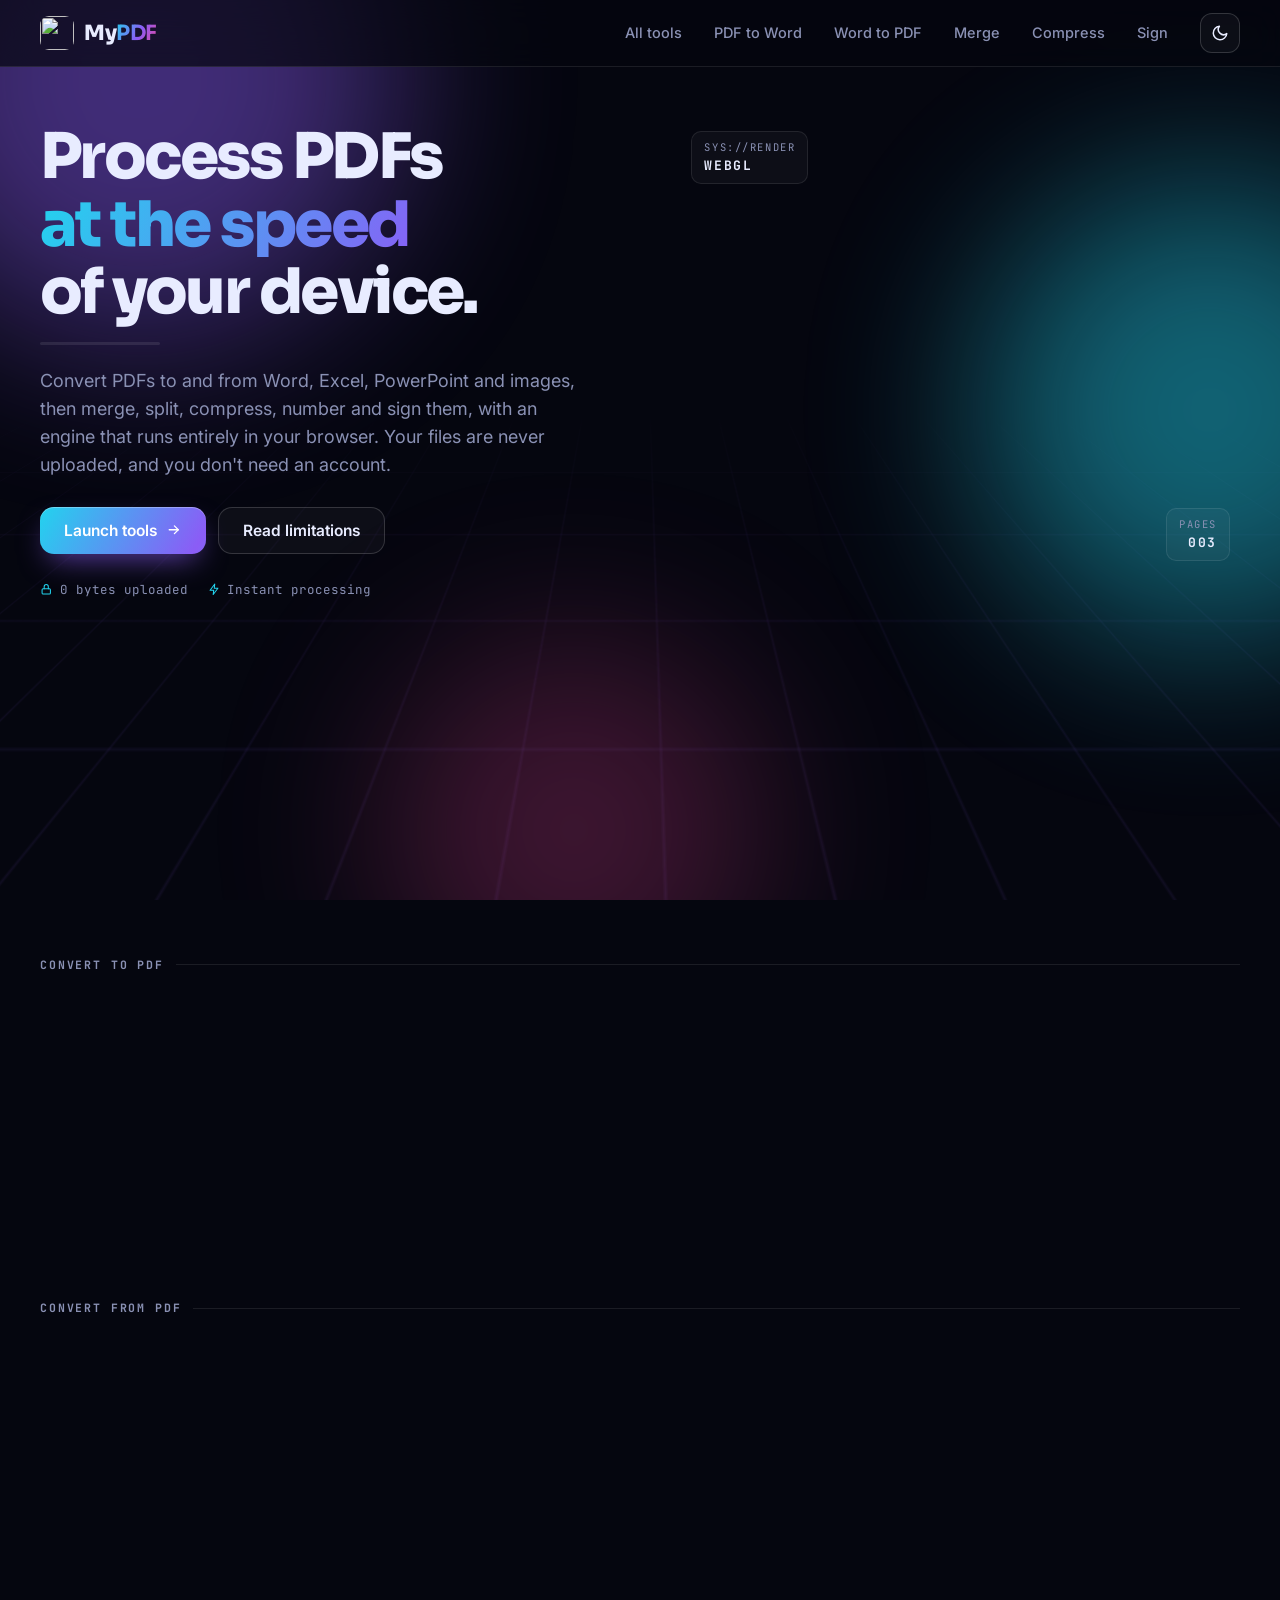
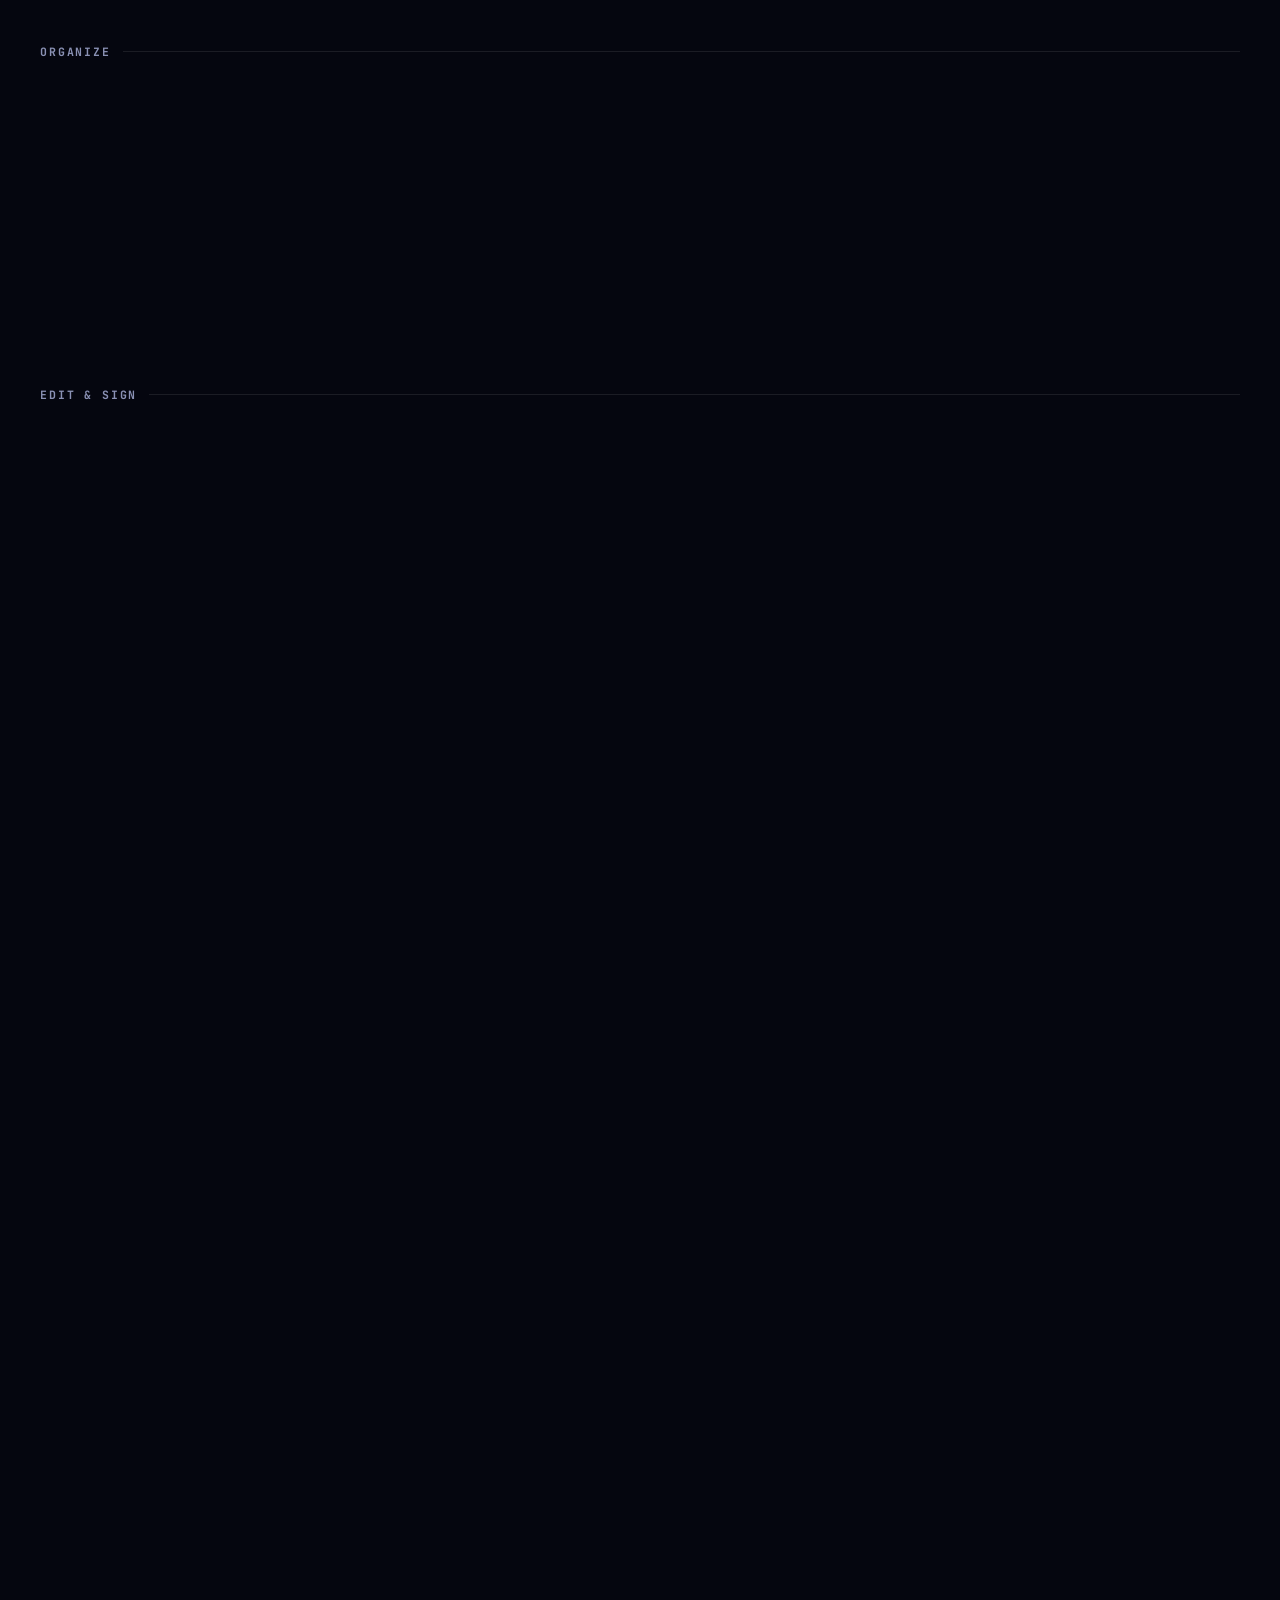
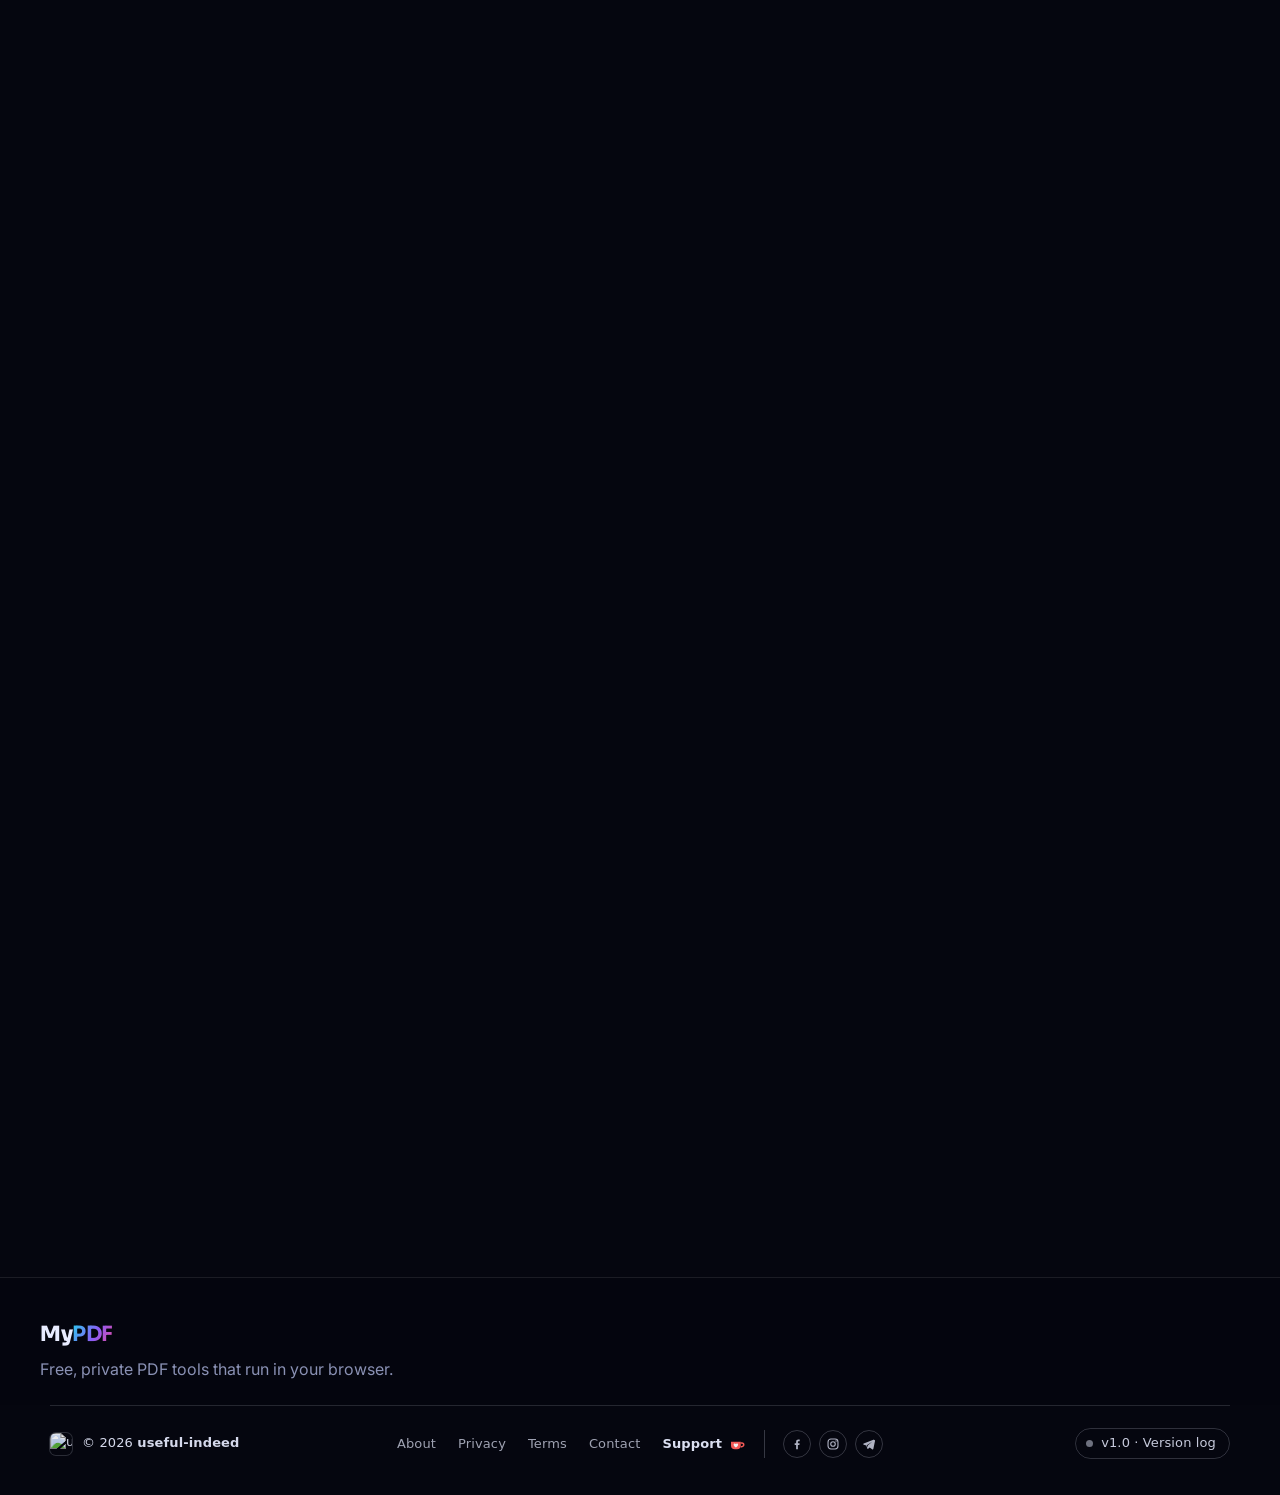
==== commit 83ad210c: "Update mypdf.useful-indeed.com" ====
--- a/index.html
+++ b/index.html
@@ -5,6 +5,17 @@
   <meta name="viewport" content="width=device-width, initial-scale=1.0, viewport-fit=cover">
   <title>MyPDF – Free PDF Tools: PDF to Word, Word to PDF, Excel, PowerPoint, Merge, Compress & Sign</title>
   <meta name="description" content="Free, private PDF tools that run in your browser: PDF to Word, Word, Excel and PowerPoint to PDF, JPG to PDF, merge, split, compress, organize, page numbers, watermark and sign. Your files never leave your device.">
+  <meta property="og:site_name" content="useful-indeed">
+  <meta property="og:title" content="MyPDF – Free PDF Tools: PDF to Word, Word to PDF, Excel, PowerPoint, Merge, Compress &amp; Sign">
+  <meta property="og:description" content="Free, private PDF tools that run in your browser: PDF to Word, Word, Excel and PowerPoint to PDF, JPG to PDF, merge, split, compress, organize, page numbers, watermark and sign. Your files never leave your device.">
+  <meta property="og:url" content="https://mypdf.useful-indeed.com/">
+  <meta property="og:type" content="website">
+  <meta property="og:image" content="https://mypdf.useful-indeed.com/og.png">
+  <meta property="og:image:width" content="1200">
+  <meta property="og:image:height" content="630">
+  <meta name="twitter:card" content="summary_large_image">
+  <script async src="https://www.googletagmanager.com/gtag/js?id=G-9QZY61DZ0G"></script>
+  <script>window.dataLayer=window.dataLayer||[];function gtag(){dataLayer.push(arguments);}gtag('js',new Date());gtag('config','G-9QZY61DZ0G');</script>
   <meta name="theme-color" content="#05060f">
   <script>
     (function(){var t=null;try{t=localStorage.getItem('mypdf-theme')}catch(e){}
@@ -21,6 +32,8 @@
 <link rel="icon" type="image/svg+xml" href="logo.svg">
 <link rel="apple-touch-icon" href="logo.svg">
 <style id="useful-indeed-mobile">.logo-mark .ui-applogo{width:34px;height:34px;border-radius:9px;display:block}/* mobile fixes */html,body{overflow-x:clip}</style>
+<script async src="https://pagead2.googlesyndication.com/pagead/js/adsbygoogle.js?client=ca-pub-4427223480429053"
+     crossorigin="anonymous"></script>
 </head>
 <body>
   <svg width="0" height="0" style="position:absolute" aria-hidden="true">
@@ -78,7 +91,6 @@
   <main class="container layout">
     <div class="content">
 
-      <!-- HOME -->
       <section id="home" class="view">
         <div class="hero">
           <div class="hero-copy">
@@ -106,7 +118,6 @@
           </div>
         </div>
 
-        <!-- Stats -->
         <div class="stats-grid" id="stats">
           <div class="stat glass reveal"><span class="stat-label">TOOLS ONLINE</span><b class="stat-num" id="tool-count" data-count="5">0</b><span class="stat-foot">Convert · Organize · Edit · Sign</span></div>
           <div class="stat glass reveal"><span class="stat-label">BYTES UPLOADED</span><b class="stat-num" data-count="0">0</b><span class="stat-foot">Everything stays on your device</span></div>
@@ -200,7 +211,6 @@
           </a>
         </div>
 
-        <!-- Session stats -->
         <div class="section-head reveal"><span class="tag">[ 02 ]</span><h2>Your activity</h2><p>These numbers are counted on this device only and are never sent anywhere.</p></div>
         <div class="session glass reveal">
           <div><span class="stat-label">FILES PROCESSED</span><b class="ses-num" id="ses-files">0</b></div>
@@ -218,7 +228,6 @@
           <div class="feature glass reveal"><svg class="ic"><use href="#i-phone"/></svg><h4>Any screen</h4><p>Works on phone, tablet and desktop, in any modern browser.</p></div>
         </div>
 
-        <!-- Limitations -->
         <div class="section-head reveal" id="limits"><span class="tag warn">[ 04 ]</span><h2>Known limitations</h2><p>Please check these before relying on MyPDF for important documents.</p></div>
         <div class="limits glass reveal">
           <div class="limit"><svg class="ic"><use href="#i-warn"/></svg><div><h4>File size depends on your device</h4><p>Large files are processed in your device's memory. On phones, keep files under about <b>100 MB</b> or <b>300 pages</b>. Bigger files may be slow or may crash the browser tab.</p></div></div>
@@ -233,7 +242,6 @@
         </div>
       </section>
 
-      <!-- PDF TO WORD -->
       <section id="pdf-to-word" class="view" hidden style="--c1:#6366f1;--c2:#3b82f6">
         <div class="tool-head"><span class="crumb">MOD_09 // CONVERT</span><h1>PDF to <span class="grad-text">Word</span></h1><p>Turn a PDF into a Word document (.docx).</p></div>
         <label class="dropzone" id="p2w-drop">
@@ -255,7 +263,6 @@
         </details>
       </section>
 
-      <!-- WORD TO PDF -->
       <section id="word-to-pdf" class="view" hidden style="--c1:#3b82f6;--c2:#6366f1">
         <div class="tool-head"><span class="crumb">MOD_06 // CONVERT</span><h1><span class="grad-text">Word</span> to PDF</h1><p>Turn a Word document (.docx) into a PDF.</p></div>
         <label class="dropzone" id="w2p-drop">
@@ -276,7 +283,6 @@
         </details>
       </section>
 
-      <!-- EXCEL TO PDF -->
       <section id="excel-to-pdf" class="view" hidden style="--c1:#22c55e;--c2:#14b8a6">
         <div class="tool-head"><span class="crumb">MOD_07 // CONVERT</span><h1><span class="grad-text">Excel</span> to PDF</h1><p>Turn a spreadsheet into PDF tables, one sheet after another.</p></div>
         <label class="dropzone" id="x2p-drop">
@@ -306,7 +312,6 @@
         </details>
       </section>
 
-      <!-- PPT TO PDF -->
       <section id="ppt-to-pdf" class="view" hidden style="--c1:#f97316;--c2:#ef4444">
         <div class="tool-head"><span class="crumb">MOD_08 // CONVERT</span><h1><span class="grad-text">PowerPoint</span> to PDF</h1><p>Turn a presentation (.pptx) into a PDF, one slide per page.</p></div>
         <label class="dropzone" id="pp2p-drop">
@@ -326,7 +331,6 @@
         </details>
       </section>
 
-      <!-- PDF TO TEXT -->
       <section id="pdf-to-text" class="view" hidden style="--c1:#a3e635;--c2:#22c55e">
         <div class="tool-head"><span class="crumb">MOD_10 // CONVERT</span><h1>PDF to <span class="grad-text">text</span></h1><p>Pull all the text out of a PDF.</p></div>
         <label class="dropzone" id="p2t-drop">
@@ -349,7 +353,6 @@
         </details>
       </section>
 
-      <!-- ORGANIZE -->
       <section id="organize" class="view" hidden style="--c1:#06b6d4;--c2:#8b5cf6">
         <div class="tool-head"><span class="crumb">MOD_11 // ORGANIZE</span><h1><span class="grad-text">Organize</span> pages</h1><p>Rotate, delete and reorder pages. Drag the cards, or use the arrows on a phone.</p></div>
         <label class="dropzone" id="org-drop">
@@ -370,7 +373,6 @@
         </details>
       </section>
 
-      <!-- COMPRESS -->
       <section id="compress" class="view" hidden style="--c1:#10b981;--c2:#06b6d4">
         <div class="tool-head"><span class="crumb">MOD_12 // ORGANIZE</span><h1><span class="grad-text">Compress</span> PDF</h1><p>Make a PDF smaller, especially scans and photo-heavy files.</p></div>
         <label class="dropzone" id="cmp-drop">
@@ -393,7 +395,6 @@
         </details>
       </section>
 
-      <!-- PAGE NUMBERS & WATERMARK -->
       <section id="number-watermark" class="view" hidden style="--c1:#eab308;--c2:#f97316">
         <div class="tool-head"><span class="crumb">MOD_13 // EDIT</span><h1>Page numbers &amp; <span class="grad-text">watermark</span></h1><p>Stamp page numbers, a watermark, or both, on every page.</p></div>
         <label class="dropzone" id="nw-drop">
@@ -436,7 +437,6 @@
         </details>
       </section>
 
-      <!-- JPG TO PDF -->
       <section id="jpg-to-pdf" class="view" hidden style="--c1:#22d3ee;--c2:#3b82f6">
         <div class="tool-head"><span class="crumb">MOD_01 // CONVERT</span><h1><span class="grad-text">JPG</span> to PDF</h1><p>Convert images into one PDF. Drag the cards to change the page order.</p></div>
         <label class="dropzone" id="img-drop">
@@ -463,7 +463,6 @@
         </details>
       </section>
 
-      <!-- PDF TO JPG -->
       <section id="pdf-to-jpg" class="view" hidden style="--c1:#34d399;--c2:#22d3ee">
         <div class="tool-head"><span class="crumb">MOD_02 // CONVERT</span><h1>PDF to <span class="grad-text">JPG</span></h1><p>Turn each page of a PDF into an image.</p></div>
         <label class="dropzone" id="p2j-drop">
@@ -492,7 +491,6 @@
         </details>
       </section>
 
-      <!-- MERGE -->
       <section id="merge" class="view" hidden style="--c1:#8b5cf6;--c2:#ec4899">
         <div class="tool-head"><span class="crumb">MOD_03 // ORGANIZE</span><h1><span class="grad-text">Merge</span> PDF</h1><p>Combine PDFs in the order you want. Drag the cards to reorder them.</p></div>
         <label class="dropzone" id="merge-drop">
@@ -510,7 +508,6 @@
         </details>
       </section>
 
-      <!-- SPLIT -->
       <section id="split" class="view" hidden style="--c1:#f59e0b;--c2:#ef4444">
         <div class="tool-head"><span class="crumb">MOD_04 // ORGANIZE</span><h1><span class="grad-text">Split</span> PDF</h1><p>Separate pages or page ranges into new PDF files.</p></div>
         <label class="dropzone" id="split-drop">
@@ -537,7 +534,6 @@
         </details>
       </section>
 
-      <!-- SIGN -->
       <section id="sign" class="view" hidden style="--c1:#ec4899;--c2:#8b5cf6">
         <div class="tool-head"><span class="crumb">MOD_05 // SIGN</span><h1><span class="grad-text">Sign</span> PDF</h1><p>Create your signature, then tap the page to place it. Drag to move it, or use the corner handle to resize it.</p></div>
         <label class="dropzone" id="sign-drop">
--- a/useful-indeed/footer.css
+++ b/useful-indeed/footer.css
@@ -0,0 +1,52 @@
+/* useful-indeed — shared footer (same on every tool). Master copy: /shared/useful-indeed/footer.css */
+.ui-foot{display:block;width:100%;box-sizing:border-box;margin:0;padding:0 24px;clear:both;position:relative;z-index:2;
+  color:inherit;background:transparent;text-align:left;
+  font:500 13px/1.45 system-ui,-apple-system,"Segoe UI",Roboto,"Helvetica Neue",Arial,sans-serif;letter-spacing:.01em;text-transform:none}
+.ui-foot *{box-sizing:border-box}
+.ui-foot-in{max-width:1180px;margin:0 auto;padding:22px 0 26px;display:grid;grid-template-columns:1fr auto 1fr;align-items:center;gap:14px 28px;
+  border-top:1px solid color-mix(in srgb,currentColor 14%,transparent)}
+.ui-foot a,.ui-foot button{color:inherit;font:inherit;letter-spacing:inherit;text-decoration:none;background:none;margin:0;box-shadow:none}
+.ui-foot-brand{display:inline-flex;align-items:center;gap:10px;justify-self:start;opacity:.92;white-space:nowrap}
+.ui-foot-brand img{width:22px;height:22px;border-radius:6px;display:block;flex:none;box-shadow:0 0 0 1px color-mix(in srgb,currentColor 18%,transparent);transition:transform .35s cubic-bezier(.3,1.6,.5,1)}
+.ui-foot-brand:hover img{transform:rotate(-10deg) scale(1.1)}
+.ui-foot-brand b{font-weight:600}
+.ui-foot-nav{display:flex!important;position:static!important;background:none!important;padding:0!important;margin:0!important;border:0!important;flex-wrap:wrap;justify-content:center;gap:4px 22px}
+.ui-foot-nav a{opacity:.68;transition:opacity .2s;padding:0!important;margin:0!important;border:0!important;background:none!important;border-radius:0!important;width:auto!important;height:auto!important;display:inline!important;font-size:13px!important;font-weight:500!important}
+.ui-foot-nav a:hover{opacity:1;text-decoration:underline;text-underline-offset:3px}
+.ui-foot-ver{justify-self:end;display:inline-flex;align-items:center;gap:8px;cursor:pointer;white-space:nowrap;
+  border:1px solid color-mix(in srgb,currentColor 22%,transparent)!important;border-radius:999px;padding:5px 13px 5px 10px;opacity:.85;transition:opacity .2s,border-color .2s}
+.ui-foot-ver::before{content:"";width:7px;height:7px;border-radius:50%;background:currentColor;opacity:.55}
+.ui-foot-ver:hover{opacity:1;border-color:currentColor!important}
+.ui-foot-ver:focus-visible,.ui-foot a:focus-visible{outline:2px solid currentColor;outline-offset:3px;border-radius:6px}
+@media (max-width:720px){
+  .ui-foot{padding:0 18px}
+  .ui-foot-in{grid-template-columns:1fr;justify-items:center;text-align:center;gap:14px;padding:20px 0 24px}
+  .ui-foot-brand,.ui-foot-ver{justify-self:center}
+}
+
+/* Floating variant — for full-screen tools (e.g. Stilldusk): the footer opens from a small button, bottom-right */
+.ui-foot.ui-foot--float{position:fixed!important;right:16px;bottom:66px;width:auto;max-width:calc(100vw - 32px);padding:0;z-index:60;
+  opacity:0;visibility:hidden;transform:translateY(8px) scale(.98);transform-origin:bottom right;transition:opacity .2s,transform .2s,visibility .2s}
+.ui-foot.ui-foot--float.ui-open{opacity:1;visibility:visible;transform:none}
+.ui-foot--float .ui-foot-in{display:flex;flex-direction:column;align-items:flex-start;gap:14px;padding:18px 20px;border-radius:16px;
+  border:1px solid color-mix(in srgb,currentColor 18%,transparent);background:var(--ui-panel,rgba(20,20,28,.88));
+  backdrop-filter:blur(14px);-webkit-backdrop-filter:blur(14px);box-shadow:0 20px 50px rgba(0,0,0,.35);text-align:left}
+.ui-foot--float .ui-foot-nav{justify-content:flex-start;gap:6px 18px}
+.ui-foot-toggle{position:fixed;right:16px;bottom:16px;z-index:61;width:40px;height:40px;padding:7px;border-radius:12px;cursor:pointer;color:inherit;
+  border:1px solid color-mix(in srgb,currentColor 22%,transparent);background:var(--ui-panel,rgba(20,20,28,.6));
+  backdrop-filter:blur(10px);-webkit-backdrop-filter:blur(10px);opacity:.75;transition:opacity .2s,transform .2s}
+.ui-foot-toggle:hover,.ui-foot-toggle[aria-expanded="true"]{opacity:1;transform:translateY(-1px)}
+.ui-foot-toggle img{width:100%;height:100%;display:block;border-radius:6px}
+@media (max-width:720px){.ui-foot.ui-foot--float{right:12px;bottom:62px}.ui-foot-toggle{right:12px;bottom:12px}}
+
+/* Support link + social icons: one tidy row, everything centred on the same line */
+.ui-foot-nav{align-items:center!important;row-gap:10px!important}
+.ui-foot-nav a{line-height:28px!important}
+.ui-foot-nav a.ui-tip{display:inline-flex!important;align-items:center;gap:6px;opacity:.95!important;font-weight:600!important}
+.ui-foot-nav a.ui-tip svg{width:18px;height:18px;display:block;flex:none}
+.ui-foot-nav .ui-soc{display:inline-flex!important;align-items:center;gap:8px;padding-left:18px;margin-left:-4px;border-left:1px solid color-mix(in srgb,currentColor 22%,transparent)}
+.ui-foot-nav .ui-soc a{display:grid!important;place-items:center;width:28px!important;height:28px!important;line-height:0!important;border-radius:50%!important;border:1px solid color-mix(in srgb,currentColor 28%,transparent)!important;opacity:.75;transition:opacity .2s,background .2s}
+.ui-foot-nav .ui-soc a:hover{opacity:1;text-decoration:none;background:color-mix(in srgb,currentColor 10%,transparent)!important}
+.ui-foot-nav .ui-soc svg{width:14px;height:14px;display:block}
+@media (max-width:720px){.ui-foot-nav .ui-soc{flex-basis:100%;justify-content:center;border-left:0;padding-left:0;margin-left:0}}
+.ui-foot--float .ui-foot-nav .ui-soc{flex-basis:100%;justify-content:flex-start;border-left:0;padding-left:0;margin-left:0}
